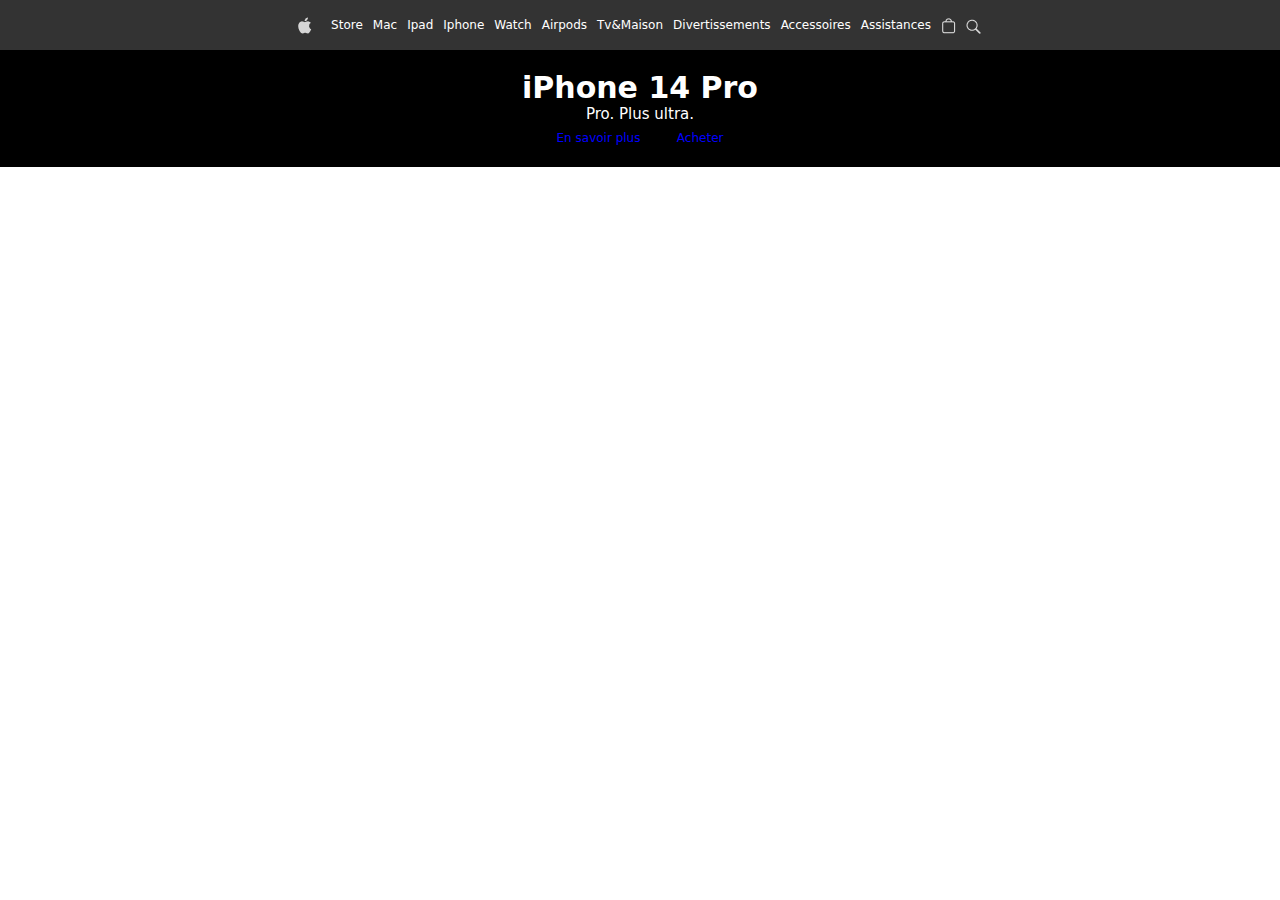
==== index1.html @ e989b69a "ss" ====
<!DOCTYPE html>
<html lang="fr">
    <head>
        <meta charset="UTF-8">
        <meta http-equiv="X-UA-Compatible" content="IE=edge">
        <meta name="viewport" content="width=device-width, initial-scale=1.0">
        <title>Votre première page web</title>
        <link rel="stylesheet" href="Styles.css">
    </head>
    <body>
        <div class="box">
            <div class="box1"><img src="Apple.png" alt="Apple"></div>
            <div class="mot">Store</div>
            <div class="mot">Mac</div>
            <div class="mot">Ipad</div>
            <div class="mot">Iphone</div>
            <div class="mot">Watch</div>
            <div class="mot">Airpods</div>
            <div class="mot">Tv&Maison</div>
            <div class="mot">Divertissements</div>
            <div class="mot">Accessoires</div>
            <div class="mot">Assistances</div>
            <div class="box1"><img src="sv.png" alt="logo"></div>
            <div class="box1"><img src="svg.png" alt="logo"></div>
        </div>
        <div class="pro">
            <div class="tex">iPhone 14 Pro</div>
            <div class="tel">Pro. Plus ultra.</div>
            <div>
                <a href="#mot1" class="text">En savoir plus</a>
                <a href="#mot1" class="text">Acheter</a>
           </div>
        </div>
    </body>
</html>
---- Styles.css ----
*{
    font-family: system-ui, -apple-system, BlinkMacSystemFont, 'Segoe UI', Roboto, Oxygen, Ubuntu, Cantarell, 'Open Sans', 'Helvetica Neue', sans-serif;}

.box{
    display: flex;
    background-color: #333;
    color: #fff;
    padding: -17px;
    justify-content:center;
    align-items: center; 
    
}
.pro{
    display: flex;
    flex-direction: column;
    justify-content: center;
    align-items: center;
    font-size: 20px;
    padding: 20px;
    background-color: black;
    color:#fff;
    position: relative;
    background-image: url("figure.png")
    
}
.mot,
.box1 {
    margin-right: 10px;
    font-size: 12px;
}
.tex{
    font-weight:bold;
    font-size: 30px;
}
.tel{
    font-size: 15px;
}
.text{
    margin: 15px;
    font-size: 12px;
    text-decoration: none;
    color: blue;
}
.box1 img{
    max-width: 100%;
    height: auto;
    display: block; 
}
body{
    margin:0;
}
img{
    max-width: 100%;
    height: auto;
    display: block;
    margin-top: 5px;
    
}
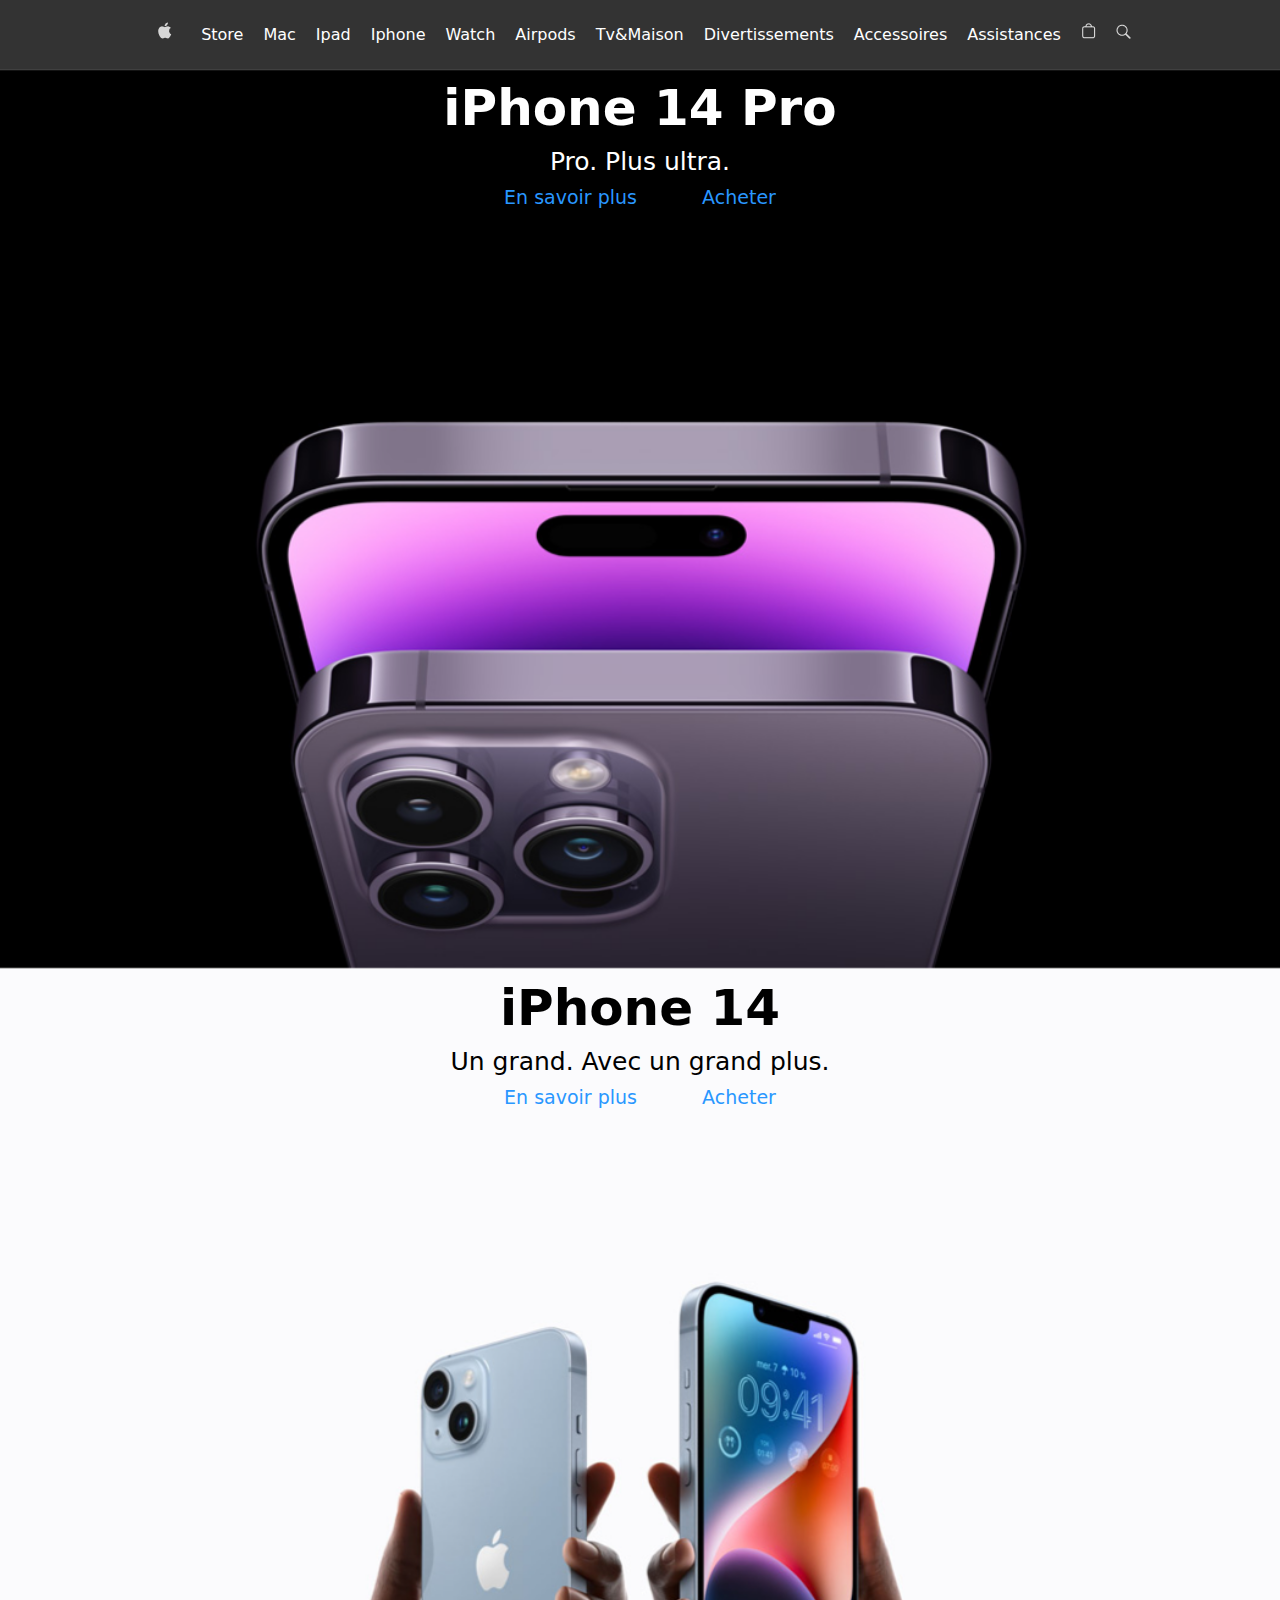
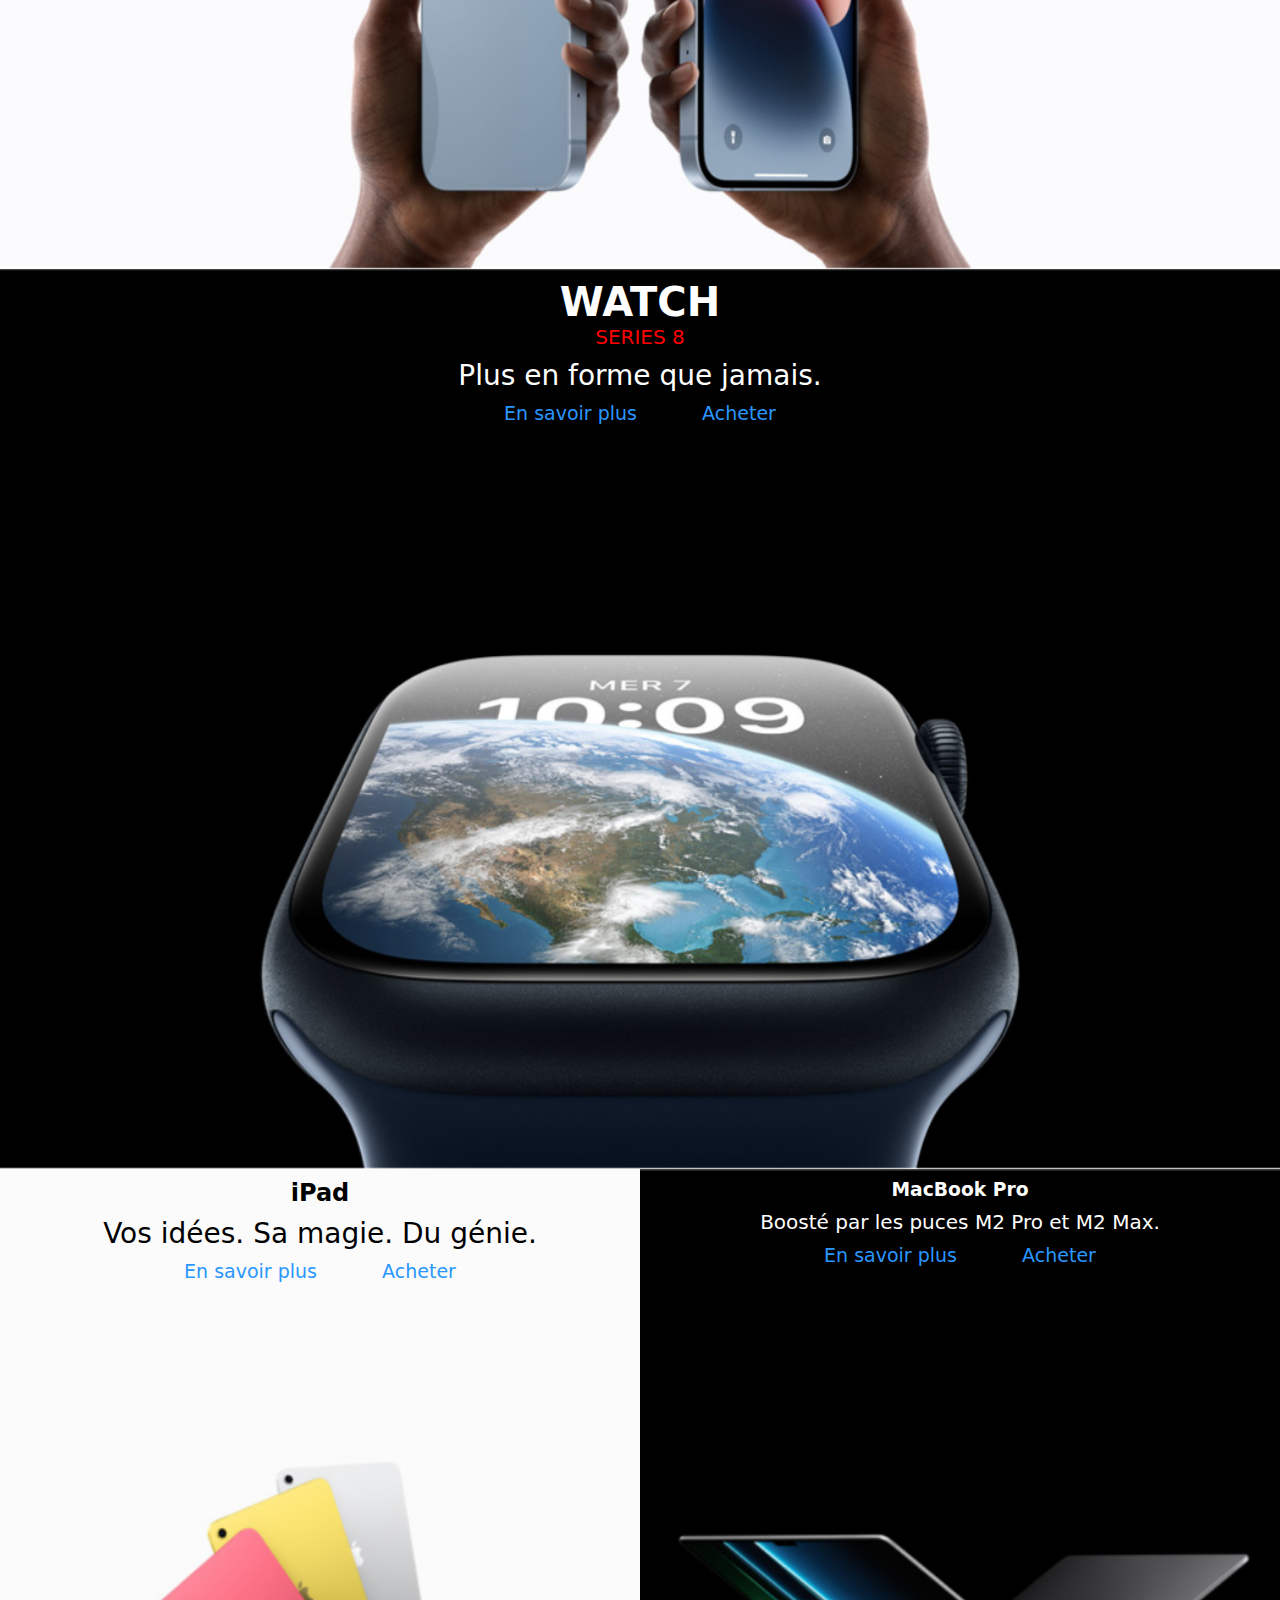
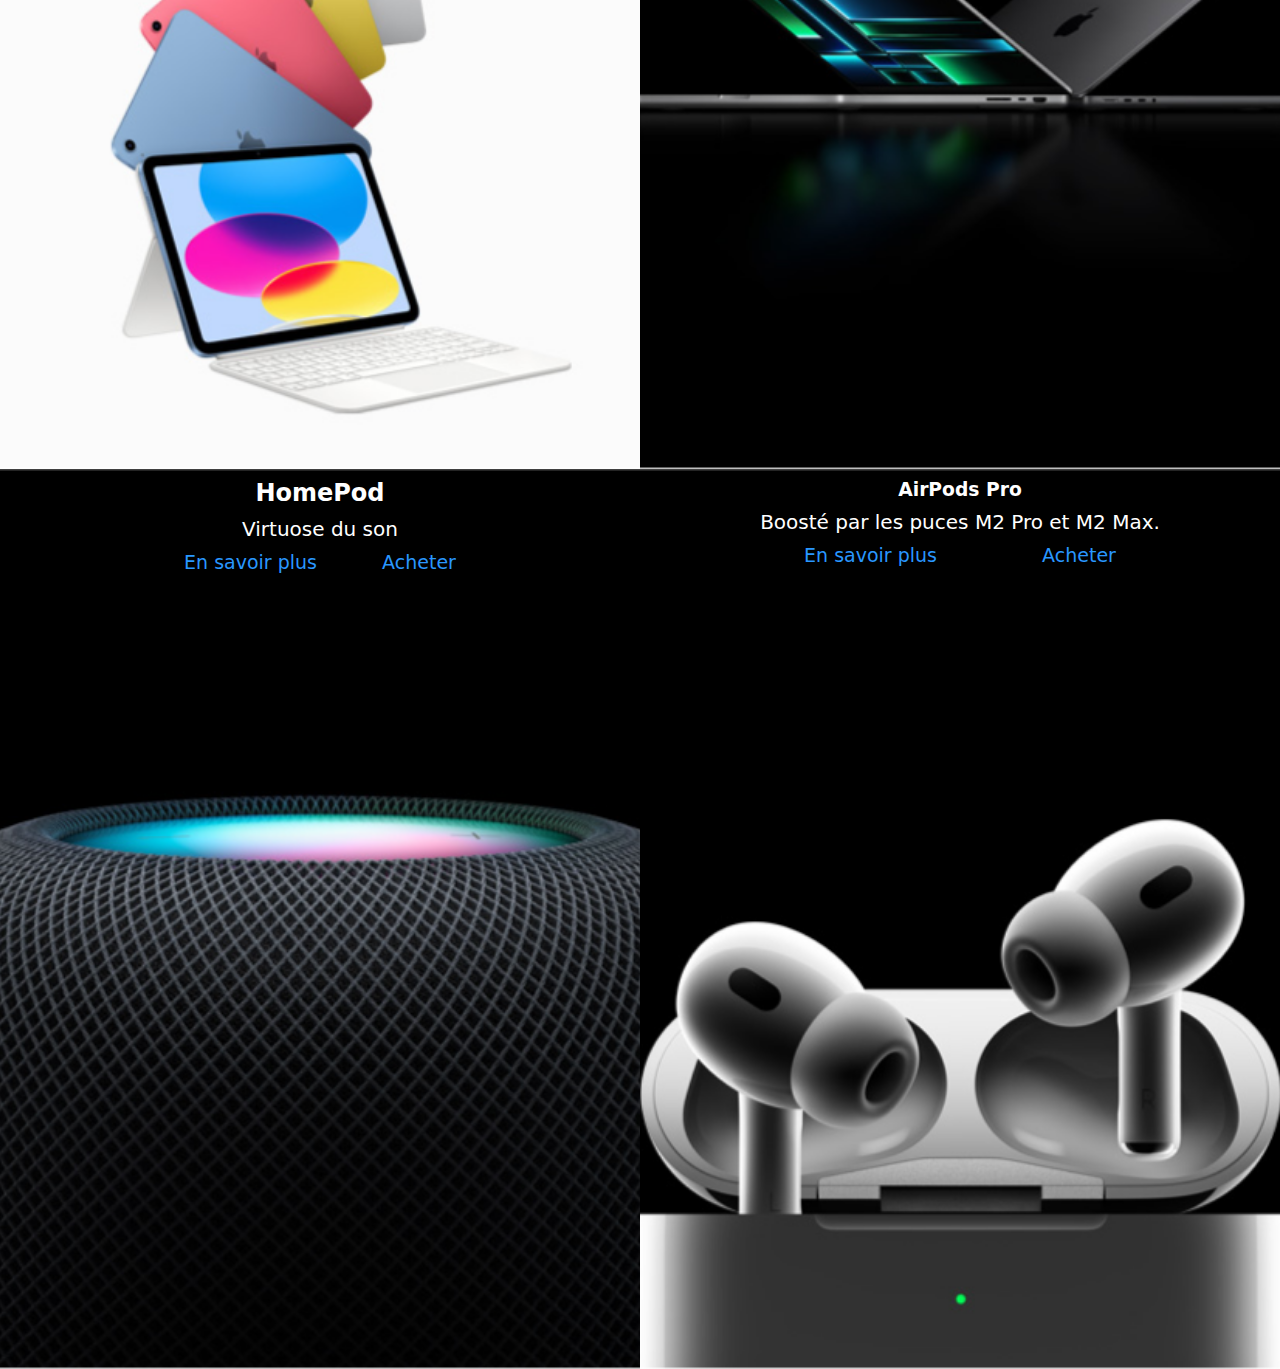
==== commit 93303cf4: "ss" ====
--- a/index1.html
+++ b/index1.html
@@ -8,28 +8,109 @@
         <link rel="stylesheet" href="Styles.css">
     </head>
     <body>
-        <div class="box">
-            <div class="box1"><img src="Apple.png" alt="Apple"></div>
-            <div class="mot">Store</div>
-            <div class="mot">Mac</div>
-            <div class="mot">Ipad</div>
-            <div class="mot">Iphone</div>
-            <div class="mot">Watch</div>
-            <div class="mot">Airpods</div>
-            <div class="mot">Tv&Maison</div>
-            <div class="mot">Divertissements</div>
-            <div class="mot">Accessoires</div>
-            <div class="mot">Assistances</div>
-            <div class="box1"><img src="sv.png" alt="logo"></div>
-            <div class="box1"><img src="svg.png" alt="logo"></div>
-        </div>
-        <div class="pro">
-            <div class="tex">iPhone 14 Pro</div>
-            <div class="tel">Pro. Plus ultra.</div>
-            <div>
-                <a href="#mot1" class="text">En savoir plus</a>
-                <a href="#mot1" class="text">Acheter</a>
-           </div>
-        </div>
+        <nav>
+            <a href="#"><img src="Apple.png" alt="Apple"></a>
+            <a href="#">Store</a>
+            <a href="#">Mac</a>
+            <a href="#">Ipad</a>
+            <a href="#">Iphone</a>
+            <a href="#">Watch</a>
+            <a href="#">Airpods</a>
+            <a href="#">Tv&Maison</a>
+            <a href="#">Divertissements</a>
+            <a href="#">Accessoires</a>
+            <a href="#">Assistances</a>
+            <a href="#"><img src="sv.png" alt="logo"></a>
+            <a href="#"><img src="svg.png" alt="logo"></a>
+        </nav>
+            <div class="box">
+                <div class="iphone-box">
+                    <div class="text">
+                        <h3>iPhone 14 Pro</h3>
+                        <h6>Pro. Plus ultra.</h6>
+                    </div>
+                    <div class="buton">
+                        <a href="">En savoir plus</a>
+                        <a href="">Acheter</a>
+                    </div>
+                </div>
+            </div>
+            <div class="box1">
+                <div class="iphone-box1">
+                    <div class="text1">
+                        <h2>iPhone 14</h2>
+                        <h6>Un grand. Avec un grand plus.</h6>
+                    </div>
+                    <div class="buton1">
+                        <a href="">En savoir plus</a>
+                        <a href="">Acheter</a>
+                    </div>
+                </div>
+            </div>
+            <div class="box2">
+                <div class="iphone-box2">
+                    <div class="text2">
+                        <h1>WATCH</h1>
+                        <h3>SERIES 8</h3>
+                        <h6>Plus en forme que jamais.</h6>
+                    </div>
+                    <div class="buton2">
+                        <a href="">En savoir plus</a>
+                        <a href="">Acheter</a>
+                    </div>
+                </div>
+            </div>
+            <div class="box0">
+                <div class="ipad">
+                     <div class="iphone-box3">
+                        <div class="text3">
+                            <h2>iPad</h2>
+                            <h6>Vos idées. Sa magie. Du génie.</h6>
+                        </div>
+                    <div class="buton3">
+                        <a href="">En savoir plus</a>
+                        <a href="">Acheter</a>
+                    </div>
+                    </div>
+                </div>
+                <div class="mac">
+                    <div class="iphone-box4">
+                        <div class="text4">
+                            <h3>MacBook Pro</h3>
+                            <h6>Boosté par les puces M2 Pro et M2 Max.</h6>
+                         </div>
+                    <div class="buton4">
+                        <a href="">En savoir plus</a>
+                        <a href="">Acheter</a>
+                    </div>
+                </div>
+            </div>
+            </div>
+            <div class="box10">
+                <div class="home">
+                     <div class="iphone-box5">
+                        <div class="text5">
+                            <h2>HomePod</h2>
+                            <h6>Virtuose du son</h6>
+                        </div>
+                    <div class="buton5">
+                        <a href="">En savoir plus</a>
+                        <a href="">Acheter</a>
+                    </div>
+                    </div>
+                </div>
+                <div class="air">
+                    <div class="iphone-box6">
+                        <div class="text6">
+                            <h3>AirPods Pro</h3>
+                            <h6>Boosté par les puces M2 Pro et M2 Max.</h6>
+                         </div>
+                    <div class="buton6">
+                        <a href="">En savoir plus</a>
+                        <a href="">Acheter</a>
+                    </div>
+                </div>
+            </div>
+            </div>
     </body>
 </html>  
--- a/Styles.css
+++ b/Styles.css
@@ -1,58 +1,316 @@
 *{
     font-family: system-ui, -apple-system, BlinkMacSystemFont, 'Segoe UI', Roboto, Oxygen, Ubuntu, Cantarell, 'Open Sans', 'Helvetica Neue', sans-serif;}
 
-.box{
+nav{
     display: flex;
     background-color: #333;
-    color: #fff;
-    padding: -17px;
+    padding:-20px;
     justify-content:center;
     align-items: center; 
+    max-width: 100%;
     
 }
-.pro{
-    display: flex;
-    flex-direction: column;
+nav a{
+      text-decoration: none;
+      padding: 10px;
+      color: white;
+      
+}
+.box{
+    background-image: url(figure.png);
+    background-position: center;
+    background-size: cover;
+    height: 100vh;
+    padding: px;   
+}
+.box1{
+    background-image: url(fig.png);
+    background-position: center;
+    background-size: cover;
+    height: 100vh;  
+}
+.box0{
+    display: grid;
+    grid-template-columns: 50% 50%;
     justify-content: center;
     align-items: center;
+    height: 100vh;  
+}
+.box10{
+    display: grid;
+    grid-template-columns: 50% 50%;
+    justify-content: center;
+    align-items: center;
+    height: 100vh; 
+}
+.box2{
+    background-image: url(serie.png);
+    background-position: center;
+    background-size: cover;
+    height: 100vh;  
+}
+
+.text{
+    color: white;
+    display: flex;
+    padding: 10px;
+    flex-direction: column;
+}
+.text1{
+    color: white;
+    display: flex;
+    padding: 10px;
+    flex-direction: column;
+}
+.text2{
+    color:white;
+    display: flex;
+    padding: 10px;
+    flex-direction: column;
+}
+.text3{
+    color:white;
+    display: flex;
+    padding: 10px;
+    flex-direction: column;
+}
+.text4{
+    color:white;
+    display: flex;
+    padding: 10px;
+    flex-direction: column;
+}
+.text5{
+    color:white;
+    display: flex;
+    padding: 10px;
+    flex-direction: column;
+}
+.text6{
+    color:white;
+    display: flex;
+    padding: 10px;
+    flex-direction: column;
+}
+.buton a{
+    color: #2997ff;
+    font-size: 19px;
+    padding:0 30px;
+    text-decoration: none;
+    font-weight: 400;
+}
+.buton1 a{
+    color: #2997ff;
+    font-size: 19px;
+    padding:0 30px;
+    text-decoration: none;
+    font-weight: 400;
+}
+.buton2 a{
+    color: #2997ff;
+    font-size: 19px;
+    padding:0 30px;
+    text-decoration: none;
+    font-weight: 400;
+}
+.buton3 a{
+    color: #2997ff;
+    font-size: 19px;
+    padding:0 30px;
+    text-decoration: none;
+    font-weight: 400;
+}
+.buton4 a{
+    color: #2997ff;
+    font-size: 19px;
+    padding:0 30px;
+    text-decoration: none;
+    font-weight: 400;
+}
+.buton5 a{
+    color: #2997ff;
+    font-size: 19px;
+    padding:0 30px;
+    text-decoration: none;
+    font-weight: 400;
+}
+.buton6 a{
+    color: #2997ff;
+    font-size: 19px;
+    padding: 0 50px;
+    text-decoration: none;
+    font-weight: 400;
+}
+.iphone-box{
+    align-items: center;
+    display: flex;
+    flex-direction: column;  
+}
+.iphone-box1{
+    align-items: center;
+    display: flex;
+    flex-direction: column;  
+}
+.iphone-box2{
+    align-items: center;
+    display: flex;
+    flex-direction: column;  
+}
+.iphone-box3{
+    align-items: center;
+    display: flex;
+    flex-direction: column;  
+}
+.iphone-box4{
+    align-items: center;
+    display: flex;
+    flex-direction: column;  
+}
+.iphone-box5{
+    align-items: center;
+    display: flex;
+    flex-direction: column;  
+}
+.iphone-box6{
+    align-items: center;
+    display: flex;
+    flex-direction: column;  
+}
+.text h3{
+    margin:0;
+    font-size: 50px
+}
+.text1 h2{
+    margin:0;
+    font-size: 50px;
+    color: black;
+    text-align: center;
+}
+.text2 h1{
+    margin:0;
+    font-size: 40px;
+    color: white;
+    text-align: center;
+}
+.text2 h3{
+    margin:0;
     font-size: 20px;
-    padding: 20px;
-    background-color: black;
-    color:#fff;
-    position: relative;
-    background-image: url("figure.png")
-    
-}
-.mot,
-.box1 {
-    margin-right: 10px;
-    font-size: 12px;
-}
-.tex{
-    font-weight:bold;
-    font-size: 30px;
-}
-.tel{
-    font-size: 15px;
-}
-.text{
-    margin: 15px;
-    font-size: 12px;
-    text-decoration: none;
-    color: blue;
-}
-.box1 img{
-    max-width: 100%;
-    height: auto;
-    display: block; 
-}
+    color: red;
+    text-align: center;
+    font-weight: 400;
+}
+.text3 h2{
+    margin:0;
+    color: black;
+    text-align: center;
+}
+.text4 h3{
+    margin:0;
+    color: white;
+    text-align: center;
+}
+.text5 h2{
+    margin:0;
+    color: white;
+    text-align: center;
+}
+.text6 h3{
+    margin:0;
+    color: white;
+    text-align: center;
+}
+.text h6{
+ text-align: center;
+ margin-top: 10px;
+ margin-bottom: 0px;
+ font-size: 25px;
+ font-weight: 400;
+}
+.text1 h6{
+    text-align: center;
+    margin-top: 10px;
+    margin-bottom: 0px;
+    font-size: 25px;
+    font-weight: 400;
+    color: black;
+}
+.text2 h6{
+    text-align: center;
+    margin-top: 10px;
+    margin-bottom: 0px;
+    font-size: 28px;
+    font-weight: 400;
+}
+.text3 h6{
+    text-align: center;
+    margin-top: 10px;
+    margin-bottom: 0px;
+    font-size: 28px;
+    font-weight: 400;
+    color: black;
+}
+.text4 h6{
+    text-align: center;
+    margin-top: 10px;
+    margin-bottom: 0px;
+    font-size: 20px;
+    font-weight: 400;
+}
+.text5 h6{
+    text-align: center;
+    margin-top: 10px;
+    margin-bottom: 0px;
+    font-size: 20px;
+    font-weight: 400;
+}
+.text6 h6{
+    text-align: center;
+    margin-top: 10px;
+    margin-bottom: 0px;
+    font-size: 20px;
+    font-weight: 400;
+}
+.ipad{
+    background-image: url(ipad.png);
+    background-position: center;
+    background-size: cover;
+    height: 100vh;
+    margin: 0;  
+}
+.mac{
+    background-image: url(mac.png);
+    background-position: center;
+    background-size: cover;
+    height: 100vh;
+    margin: 0;
+}
+.home{
+    background-image: url(home.png);
+    background-position: center;
+    background-size: cover;
+    height: 100vh; 
+}
+.air{
+    background-image: url(air.png);
+    background-position: center;
+    background-size: cover;
+    height: 100vh;
+}
+.box10 div{
+
+}
+
+
+
+
+
+
+
+
+
+
+
 body{
     margin:0;
 }
-img{
-    max-width: 100%;
-    height: auto;
-    display: block;
-    margin-top: 5px;
-    
-}+
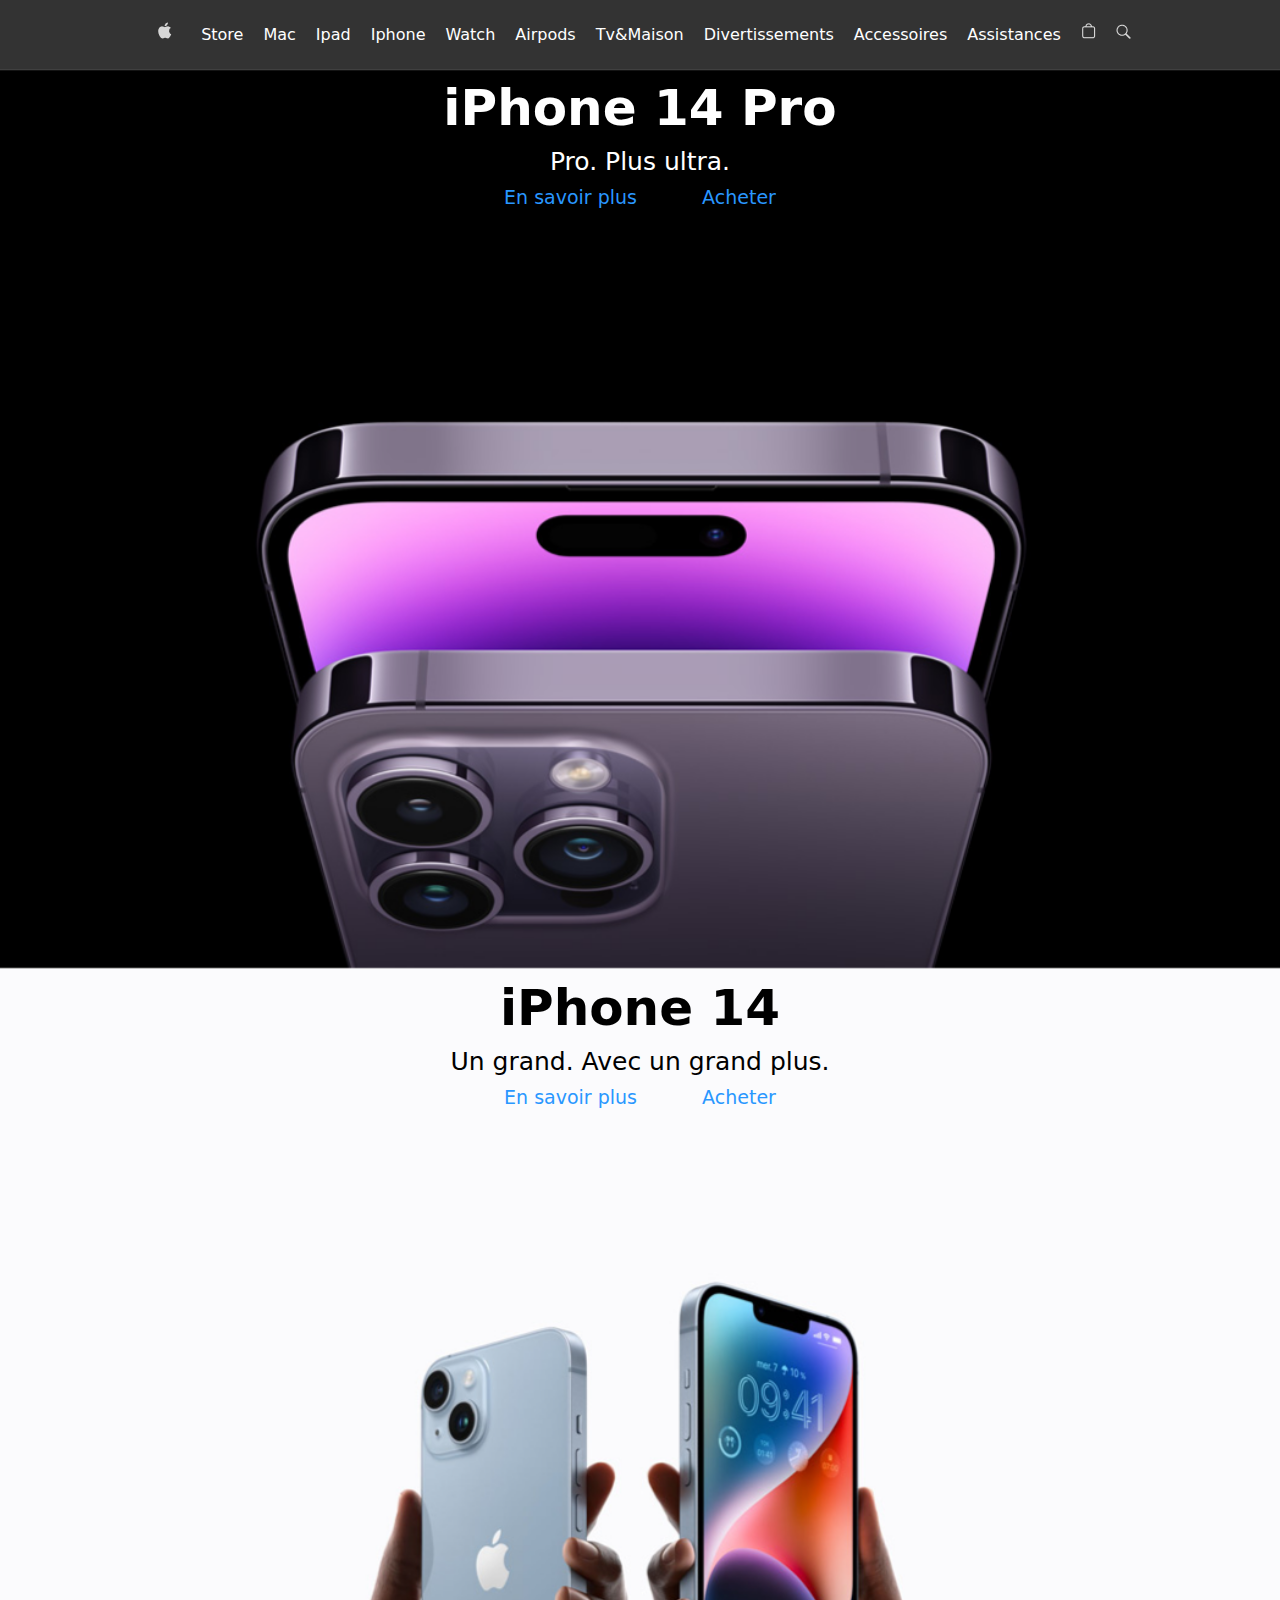
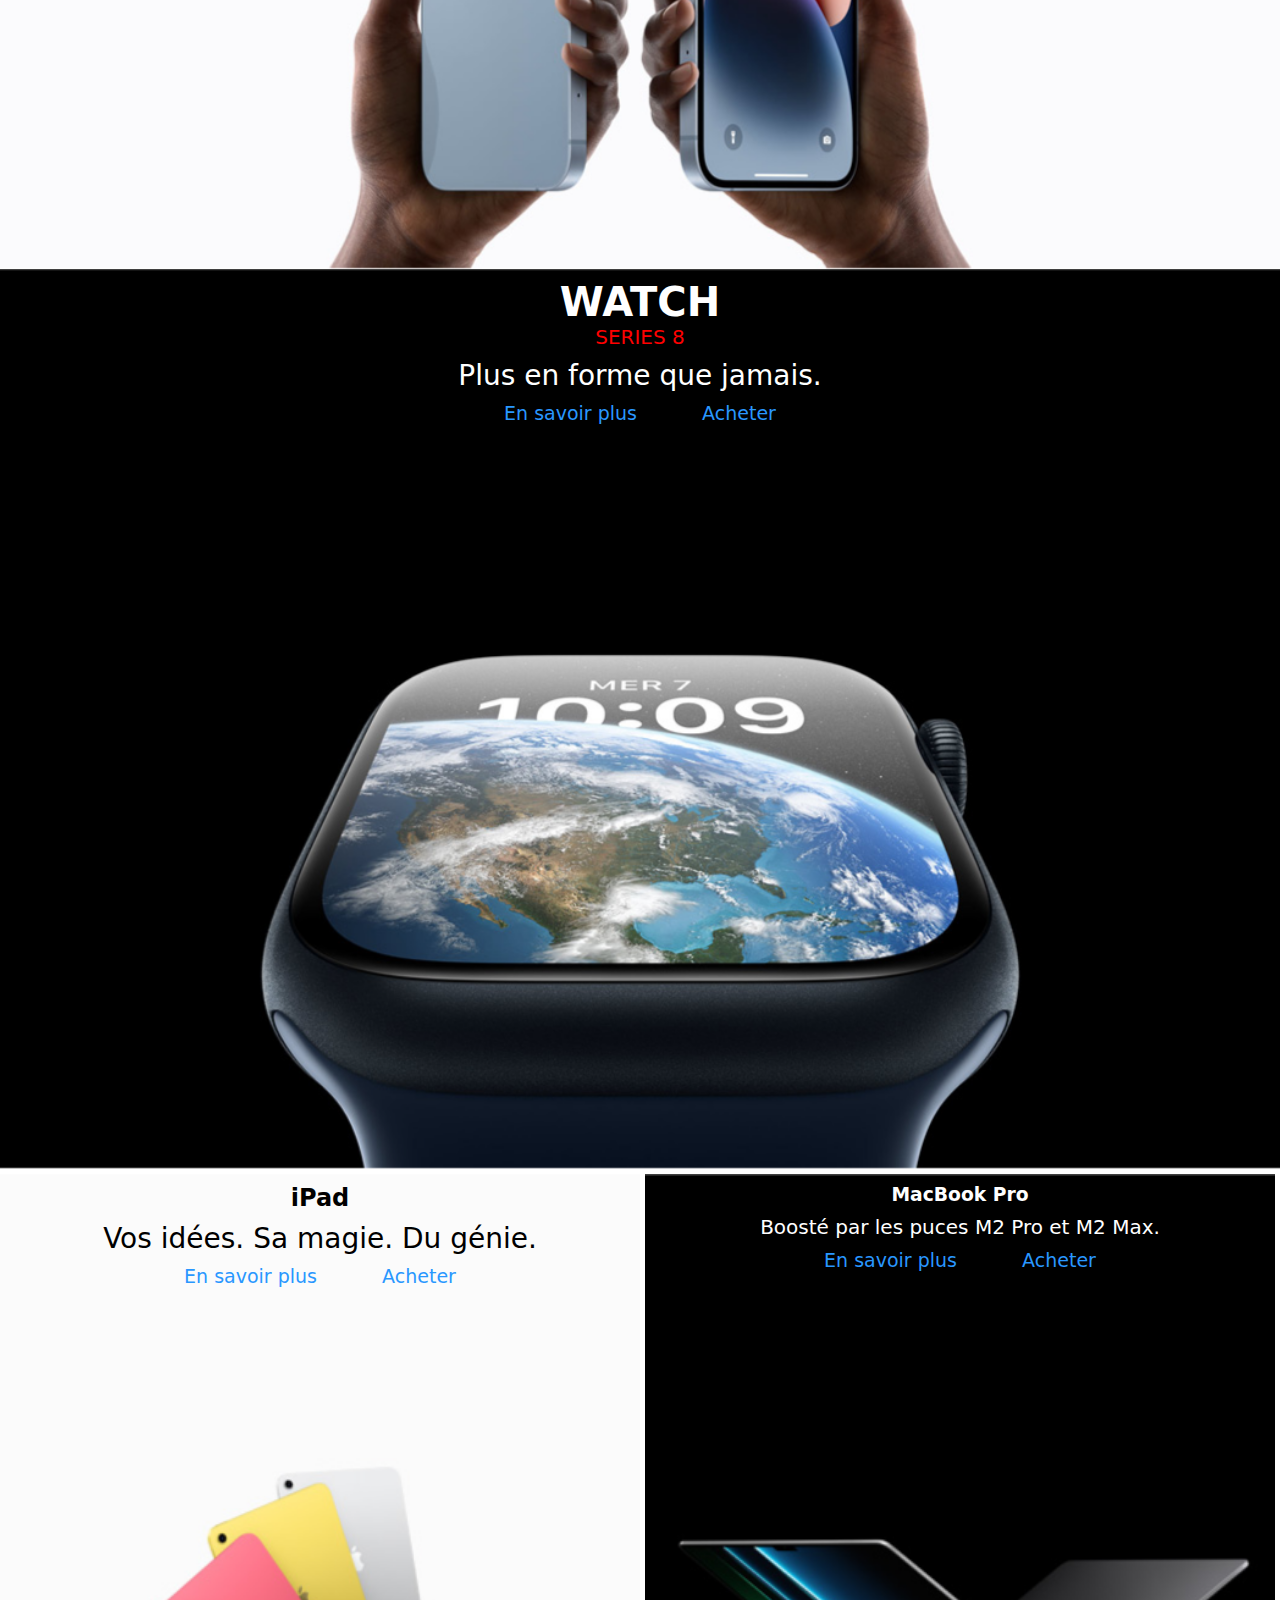
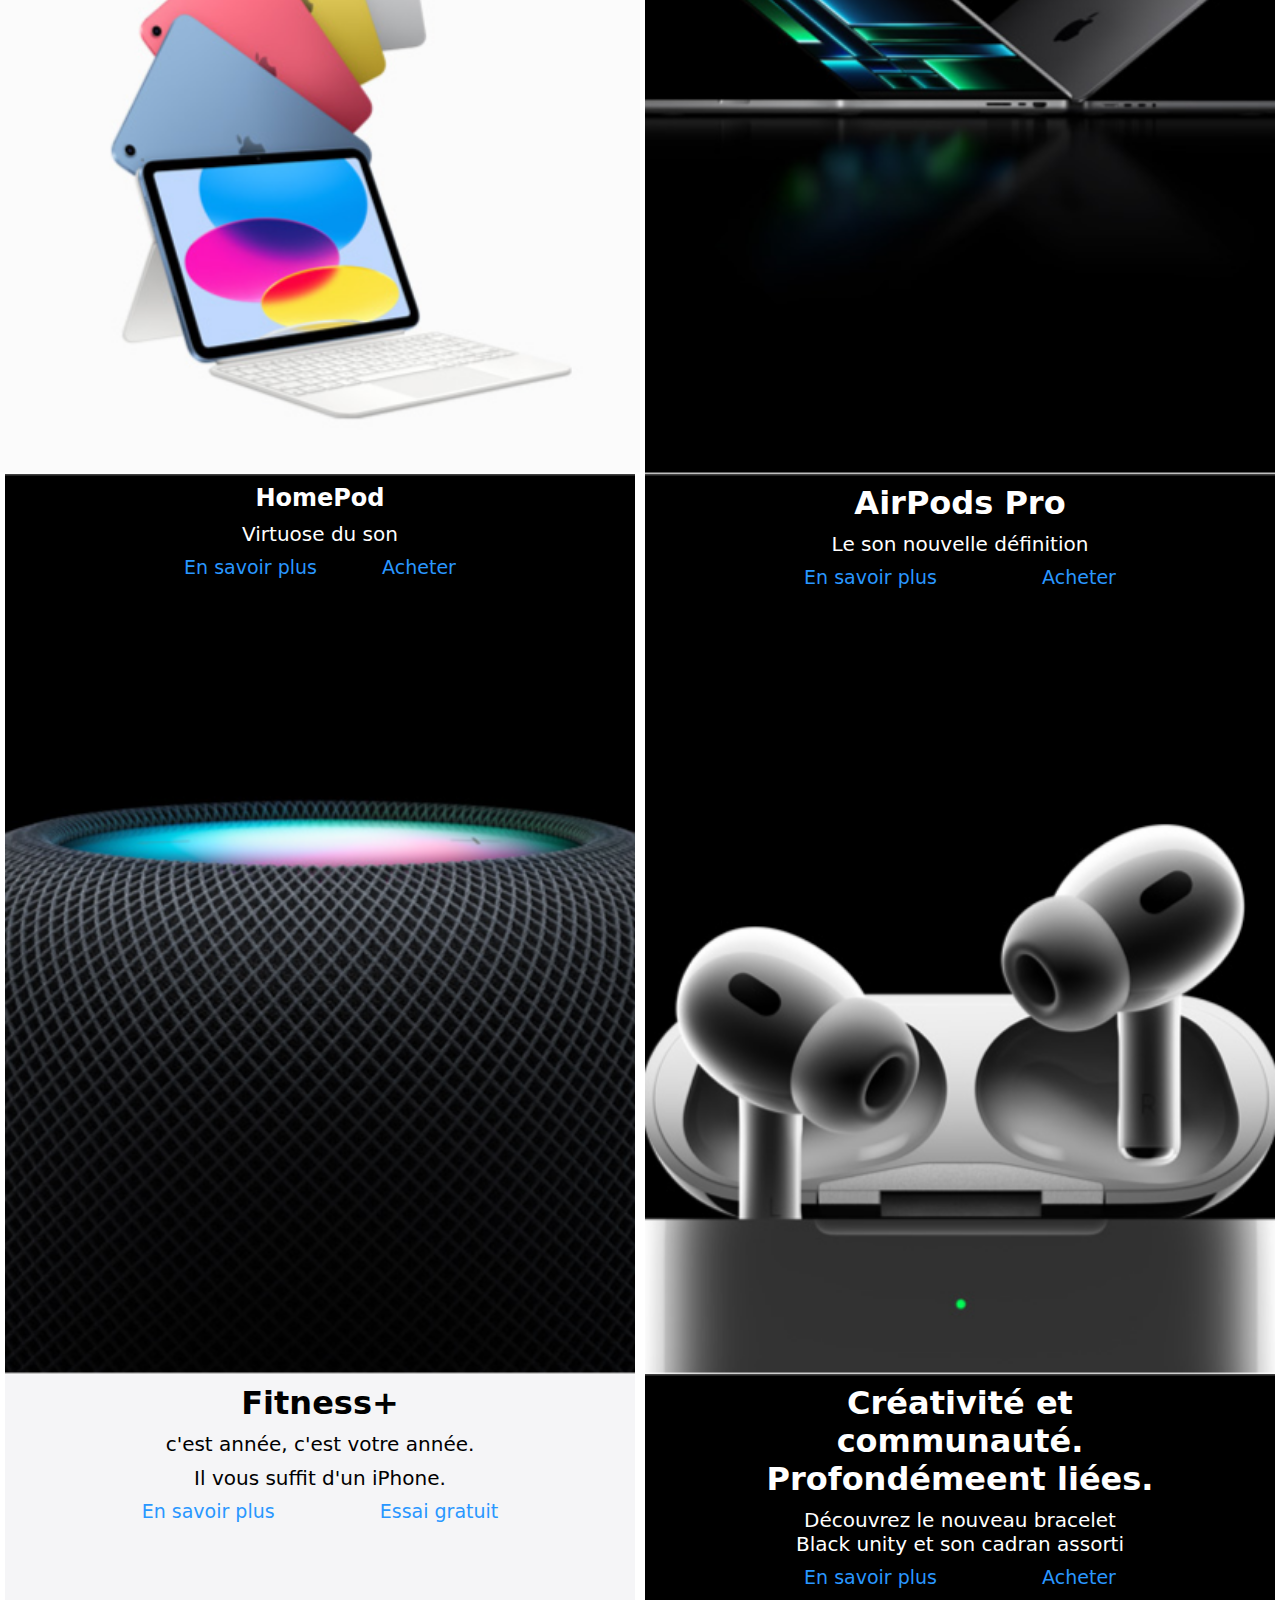
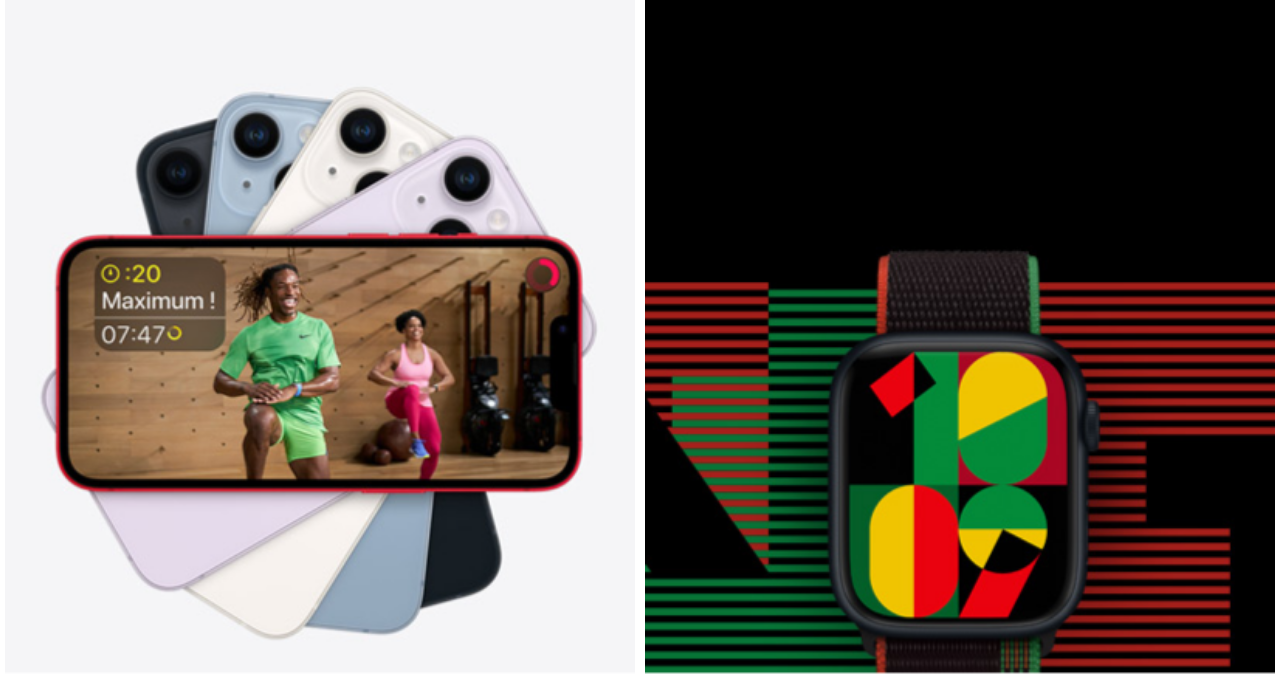
==== commit d6223f45: "ss" ====
--- a/index1.html
+++ b/index1.html
@@ -102,8 +102,8 @@
                 <div class="air">
                     <div class="iphone-box6">
                         <div class="text6">
-                            <h3>AirPods Pro</h3>
-                            <h6>Boosté par les puces M2 Pro et M2 Max.</h6>
+                            <h1>AirPods Pro</h1>
+                            <h6>Le son nouvelle définition</h6>
                          </div>
                     <div class="buton6">
                         <a href="">En savoir plus</a>
@@ -112,5 +112,35 @@
                 </div>
             </div>
             </div>
+            <div class="box11">
+                <div class="fit">
+                     <div class="iphone-box7">
+                        <div class="text7">
+                            <h1>Fitness+</h1>
+                            <h6>c'est année, c'est votre année.</h6>
+                            <h6>Il vous suffit d'un iPhone.</h6>
+                        </div>
+                    <div class="buton7">
+                        <a href="">En savoir plus</a>
+                        <a href="">Essai gratuit</a>
+                    </div>
+                    </div>
+                </div>
+                <div class="cad">
+                    <div class="iphone-box8">
+                        <div class="text8">
+                            <h1>Créativité et <br/>
+                            communauté.<br/>
+                            Profondémeent liées.</h1>
+                            <h6>Découvrez le nouveau bracelet<br/>
+                            Black unity et son cadran assorti</h6>
+                         </div>
+                    <div class="buton8">
+                        <a href="">En savoir plus</a>
+                        <a href="">Acheter</a>
+                    </div>
+                </div>
+            </div>
+            </div>
     </body>
 </html>  
--- a/Styles.css
+++ b/Styles.css
@@ -43,6 +43,13 @@
     align-items: center;
     height: 100vh; 
 }
+.box11{
+    display: grid;
+    grid-template-columns: 50% 50%;
+    justify-content: center;
+    align-items: center;
+    height: 100vh; 
+}
 .box2{
     background-image: url(serie.png);
     background-position: center;
@@ -92,6 +99,18 @@
     padding: 10px;
     flex-direction: column;
 }
+.text7{
+    color:white;
+    display: flex;
+    padding: 10px;
+    flex-direction: column;
+}
+.text8{
+    color:white;
+    display: flex;
+    padding: 10px;
+    flex-direction: column;
+}
 .buton a{
     color: #2997ff;
     font-size: 19px;
@@ -141,6 +160,20 @@
     text-decoration: none;
     font-weight: 400;
 }
+.buton7 a{
+    color: #2997ff;
+    font-size: 19px;
+    padding: 0 50px;
+    text-decoration: none;
+    font-weight: 400;
+}
+.buton8 a{
+    color: #2997ff;
+    font-size: 19px;
+    padding: 0 50px;
+    text-decoration: none;
+    font-weight: 400;
+}
 .iphone-box{
     align-items: center;
     display: flex;
@@ -176,6 +209,16 @@
     display: flex;
     flex-direction: column;  
 }
+.iphone-box7{
+    align-items: center;
+    display: flex;
+    flex-direction: column;  
+}
+.iphone-box8{
+    align-items: center;
+    display: flex;
+    flex-direction: column;  
+}
 .text h3{
     margin:0;
     font-size: 50px
@@ -214,12 +257,27 @@
     color: white;
     text-align: center;
 }
-.text6 h3{
-    margin:0;
-    color: white;
-    text-align: center;
-}
-.text h6{
+.text6 h1{
+    margin:0;
+    color: white;
+    text-align: center;
+}
+.text7 h1{
+    margin:0;
+    color: black;
+    text-align: center;
+}
+.text7 h6{
+    margin:0;
+    color: black;
+    text-align: center;
+}
+.text8 h1{
+    margin:0;
+    color: white;
+    text-align: center;
+}
+.text h6{/*je ne sais pas*/
  text-align: center;
  margin-top: 10px;
  margin-bottom: 0px;
@@ -270,8 +328,23 @@
     font-size: 20px;
     font-weight: 400;
 }
+.text7 h6{
+    text-align: center;
+    margin-top: 10px;
+    margin-bottom: 0px;
+    font-size: 20px;
+    font-weight: 400;
+}
+.text8 h6{
+    text-align: center;
+    margin-top: 10px;
+    margin-bottom: 0px;
+    font-size: 20px;
+    font-weight: 400;
+}
 .ipad{
     background-image: url(ipad.png);
+    margin: 5px;
     background-position: center;
     background-size: cover;
     height: 100vh;
@@ -279,28 +352,41 @@
 }
 .mac{
     background-image: url(mac.png);
-    background-position: center;
-    background-size: cover;
-    height: 100vh;
-    margin: 0;
+    margin: 5px;
+    background-position: center;
+    background-size: cover;
+    height: 100vh;
+    
 }
 .home{
     background-image: url(home.png);
+    margin: 5px;
     background-position: center;
     background-size: cover;
     height: 100vh; 
 }
 .air{
     background-image: url(air.png);
-    background-position: center;
-    background-size: cover;
-    height: 100vh;
-}
-.box10 div{
-
-}
-
-
+    margin: 5px;
+    background-position: center;
+    background-size: cover;
+    height: 100vh;
+    
+}
+.fit{
+    background-image: url(fitness.png);
+    margin: 5px;
+    background-position: center;
+    background-size: cover;
+    height: 100vh;
+}
+.cad{
+    background-image: url(cad.png);
+    margin: 5px;
+    background-position: center;
+    background-size: cover;
+    height: 100vh;
+}
 
 
 
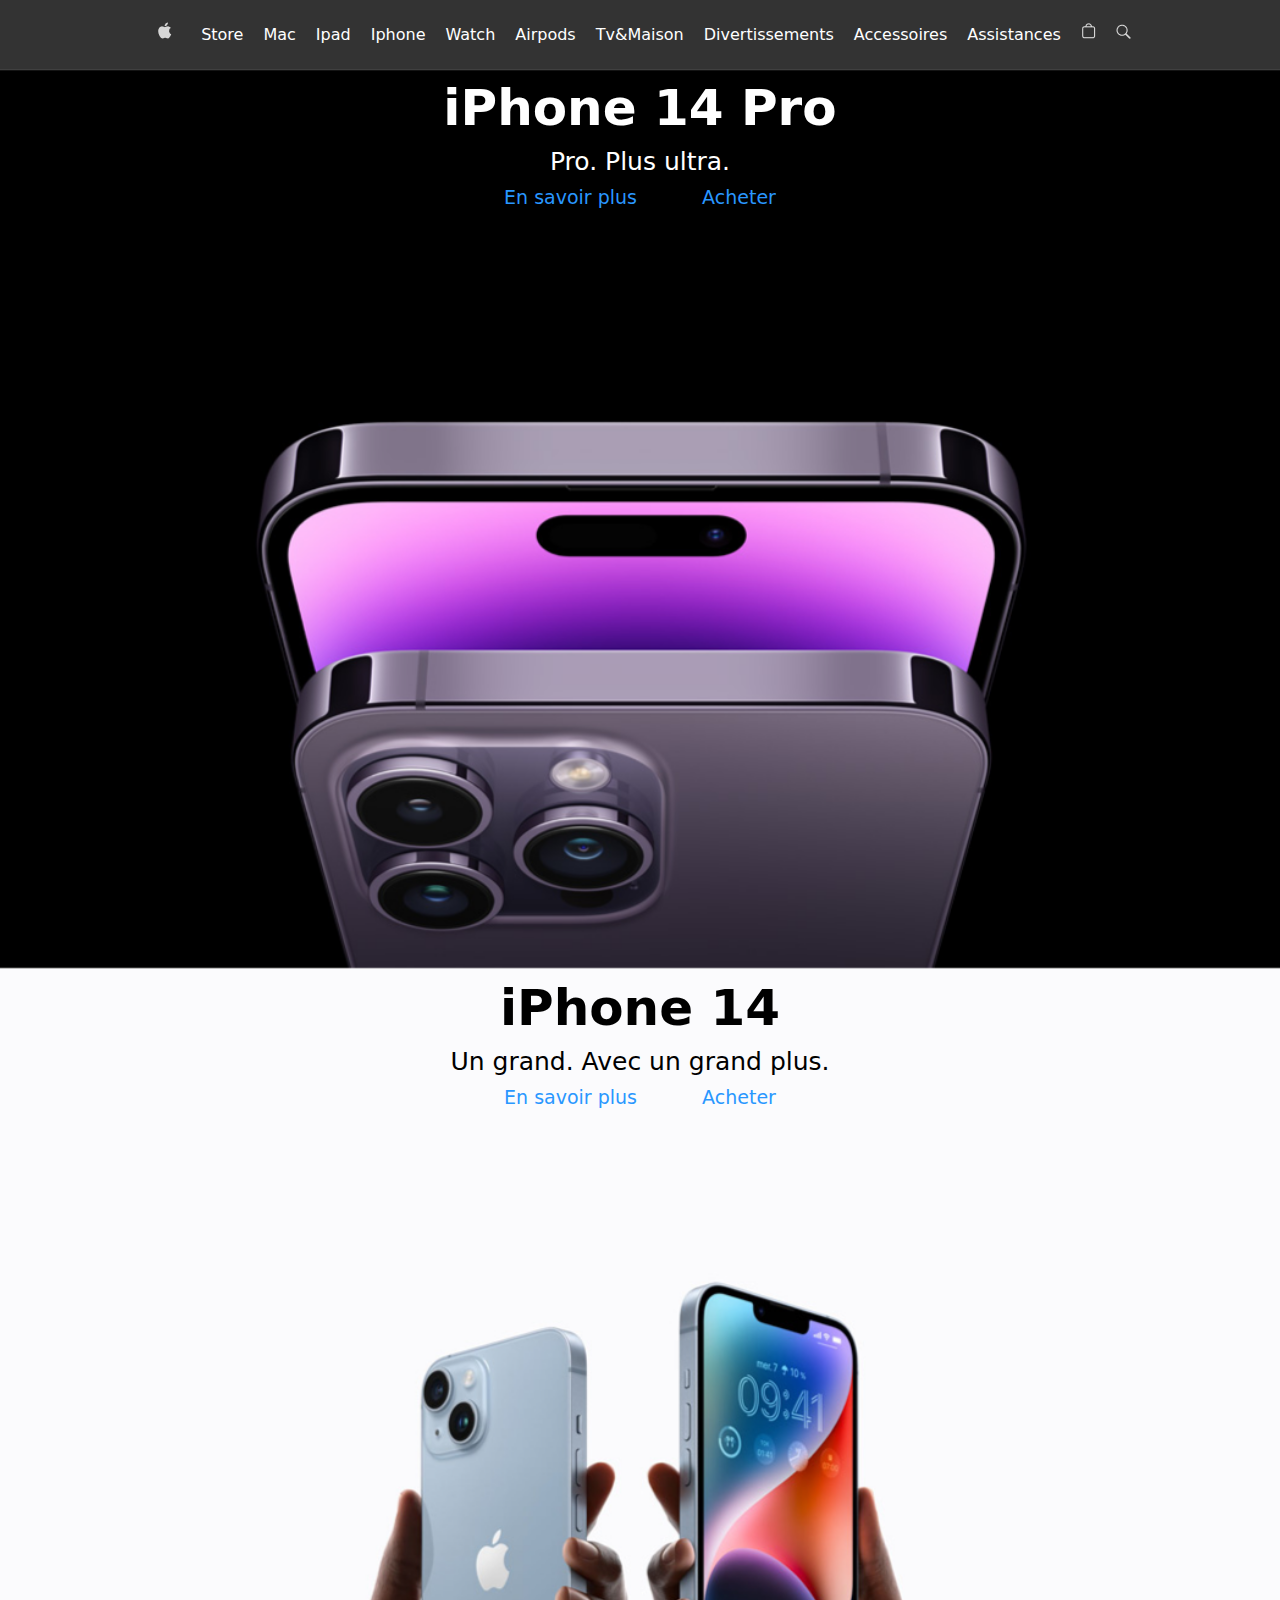
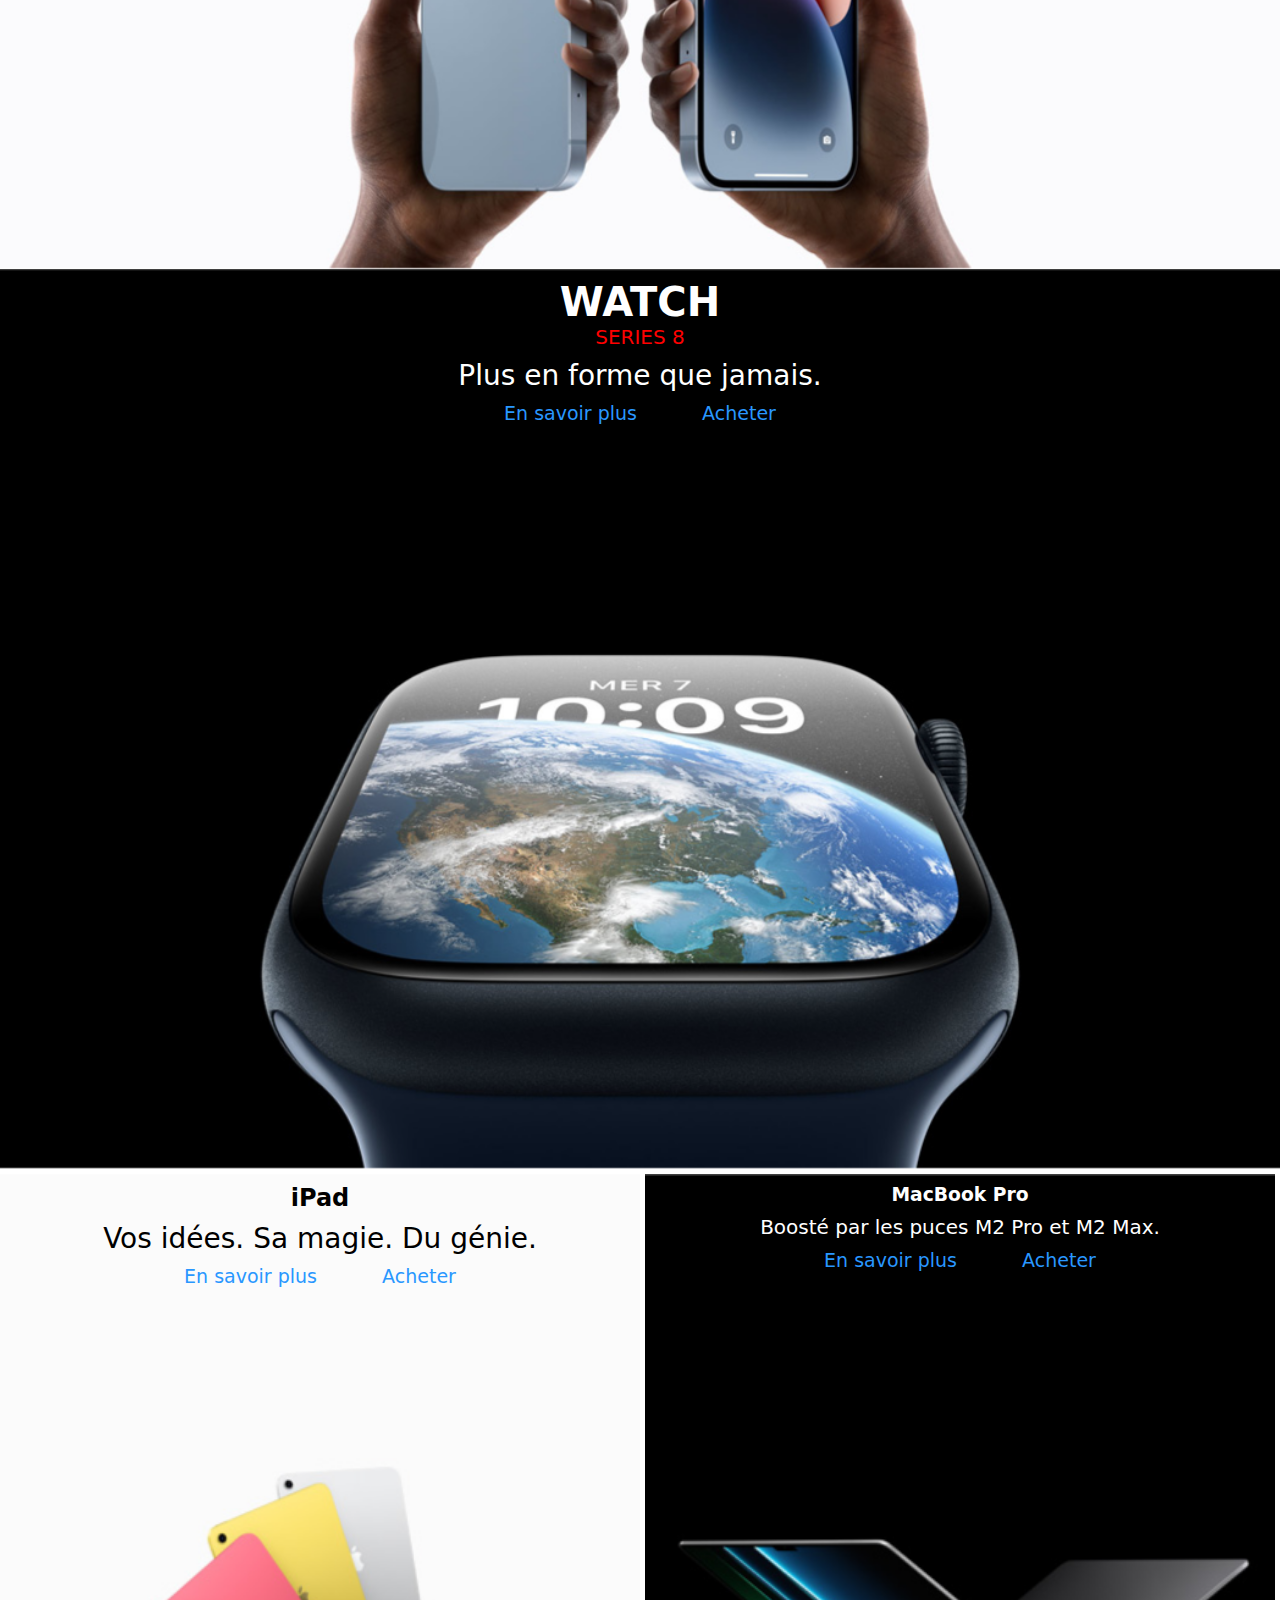
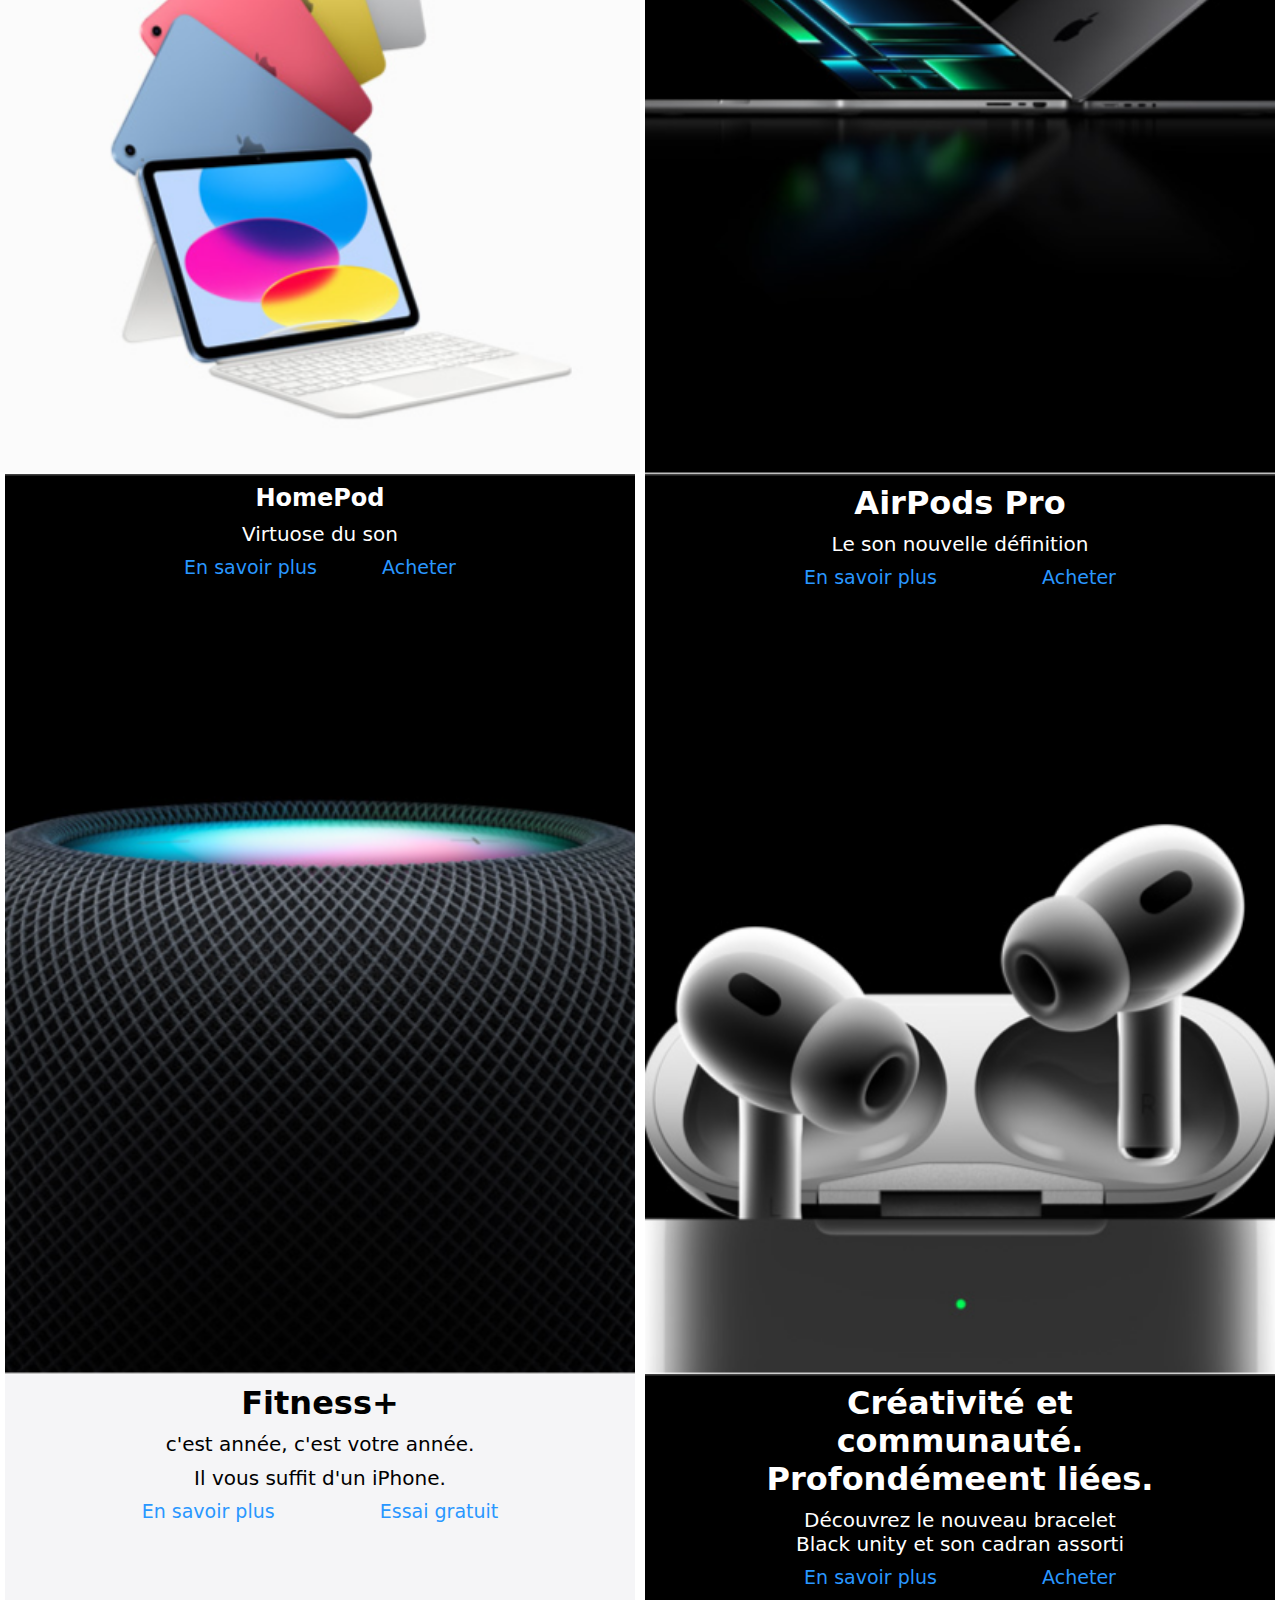
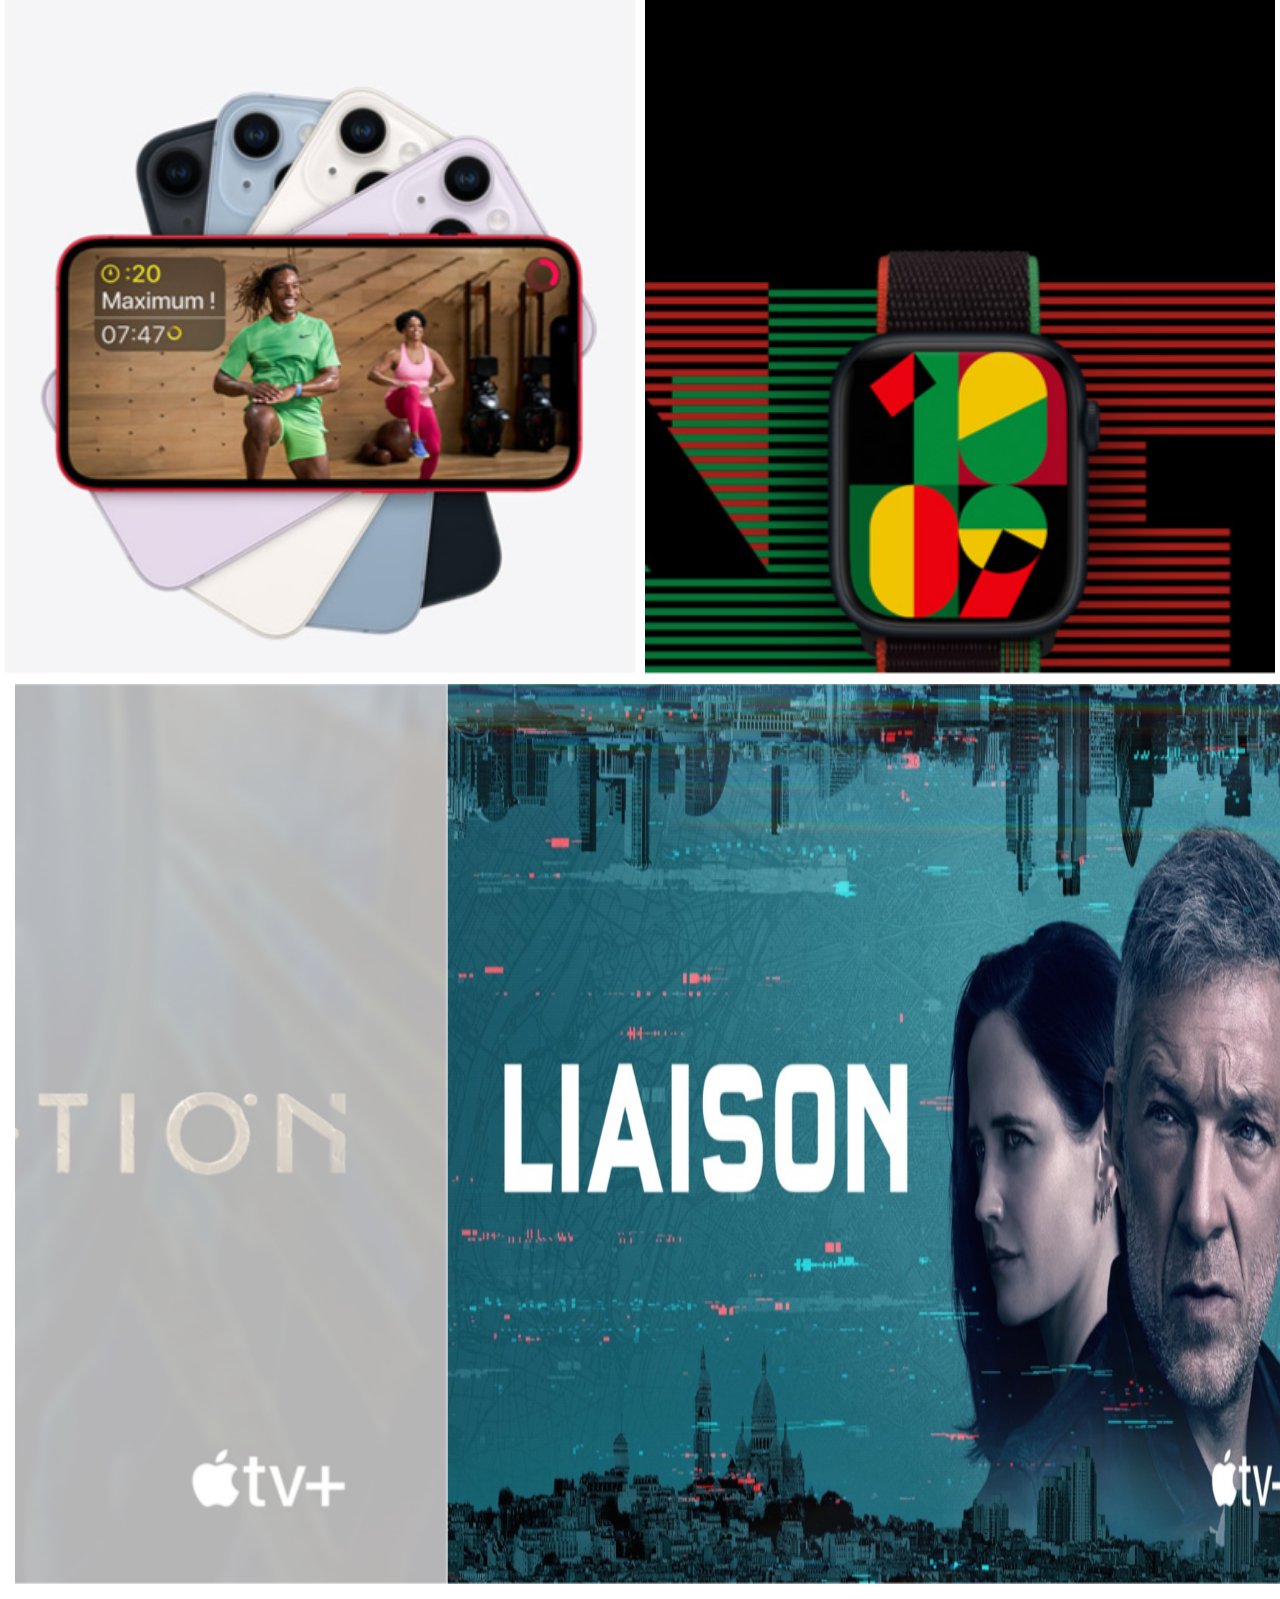
==== commit c071d2a7: "ss" ====
--- a/index1.html
+++ b/index1.html
@@ -142,5 +142,10 @@
                 </div>
             </div>
             </div>
+            <div class="pur">
+                <img src="tion.png">
+                <img src="liason.png">
+                <img src="sha.png">
+            </div>
     </body>
 </html>  
--- a/Styles.css
+++ b/Styles.css
@@ -387,6 +387,17 @@
     background-size: cover;
     height: 100vh;
 }
+.pur{
+    display: flex;
+    justify-content:space-around;
+    margin: 5px;
+    padding: 10px;
+    height: 100vh;
+}
+.pur img{
+    max-width: 100vh;
+
+}
 
 
 
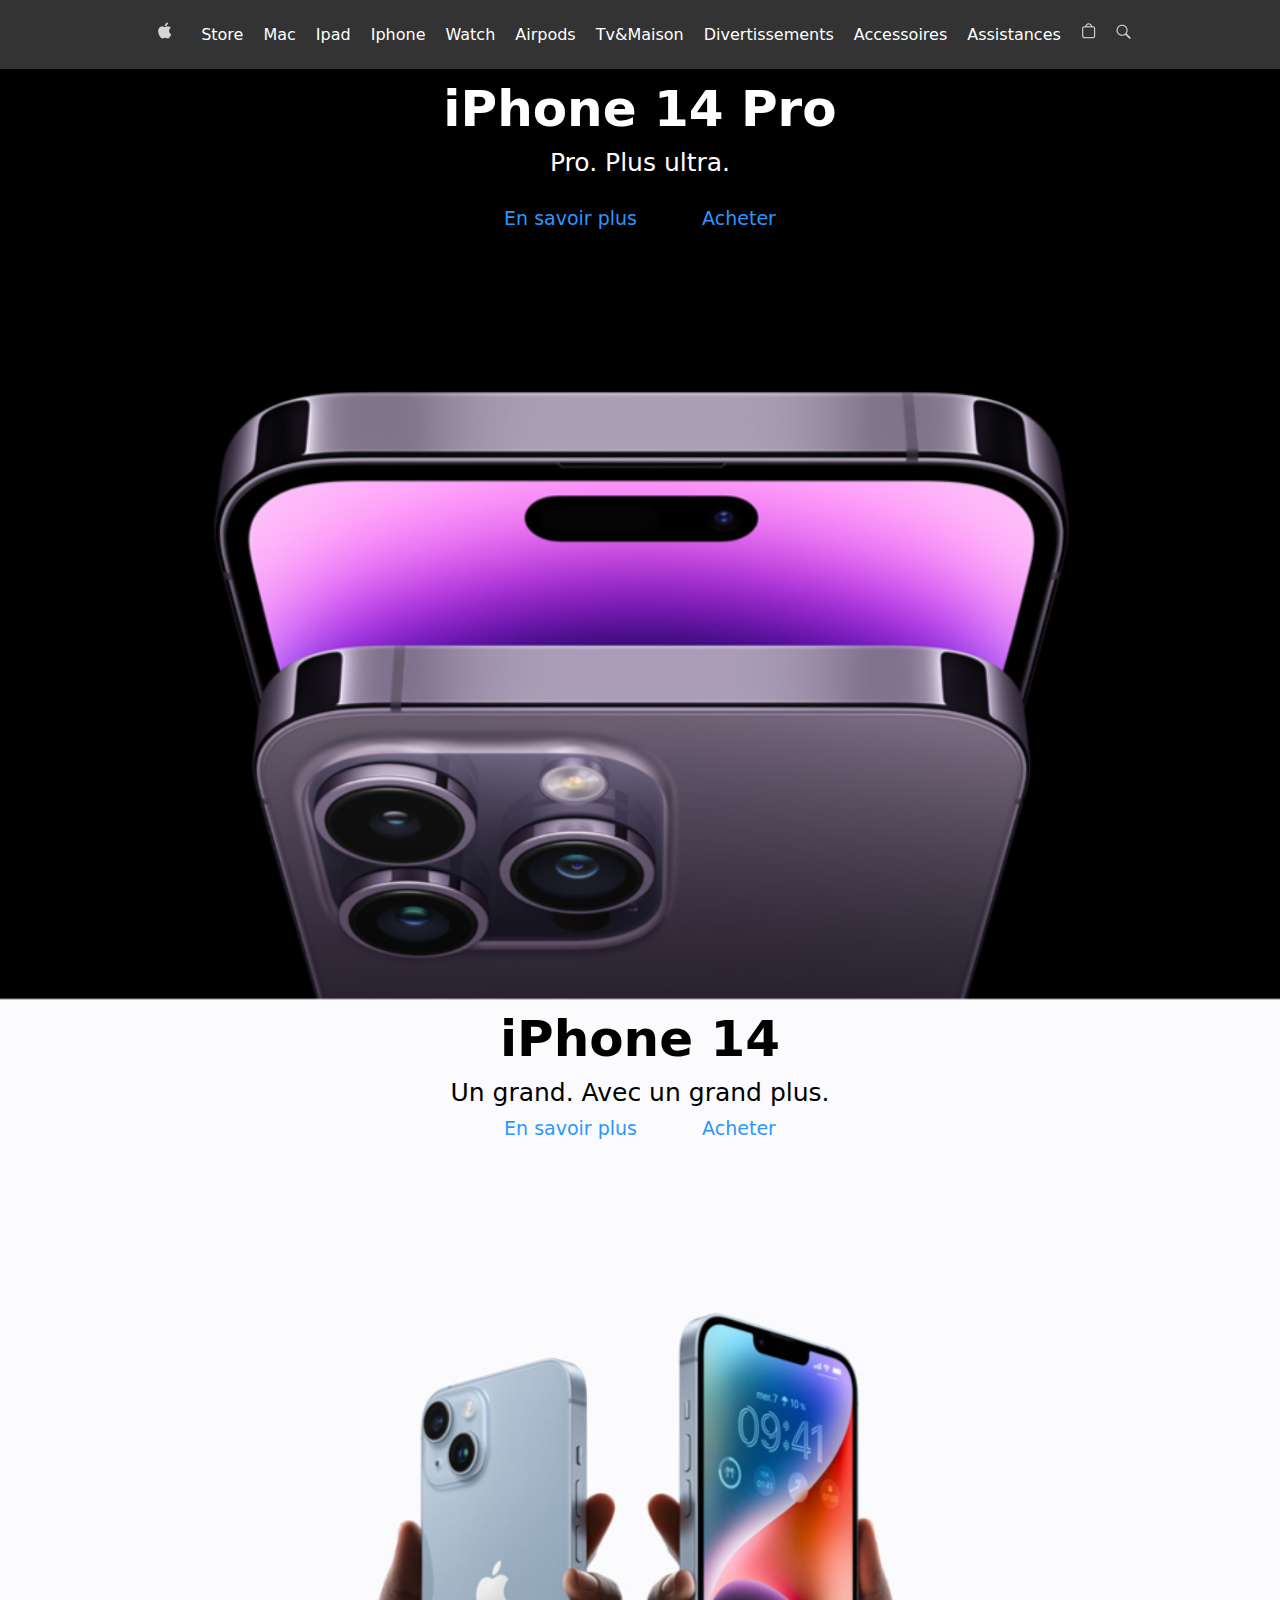
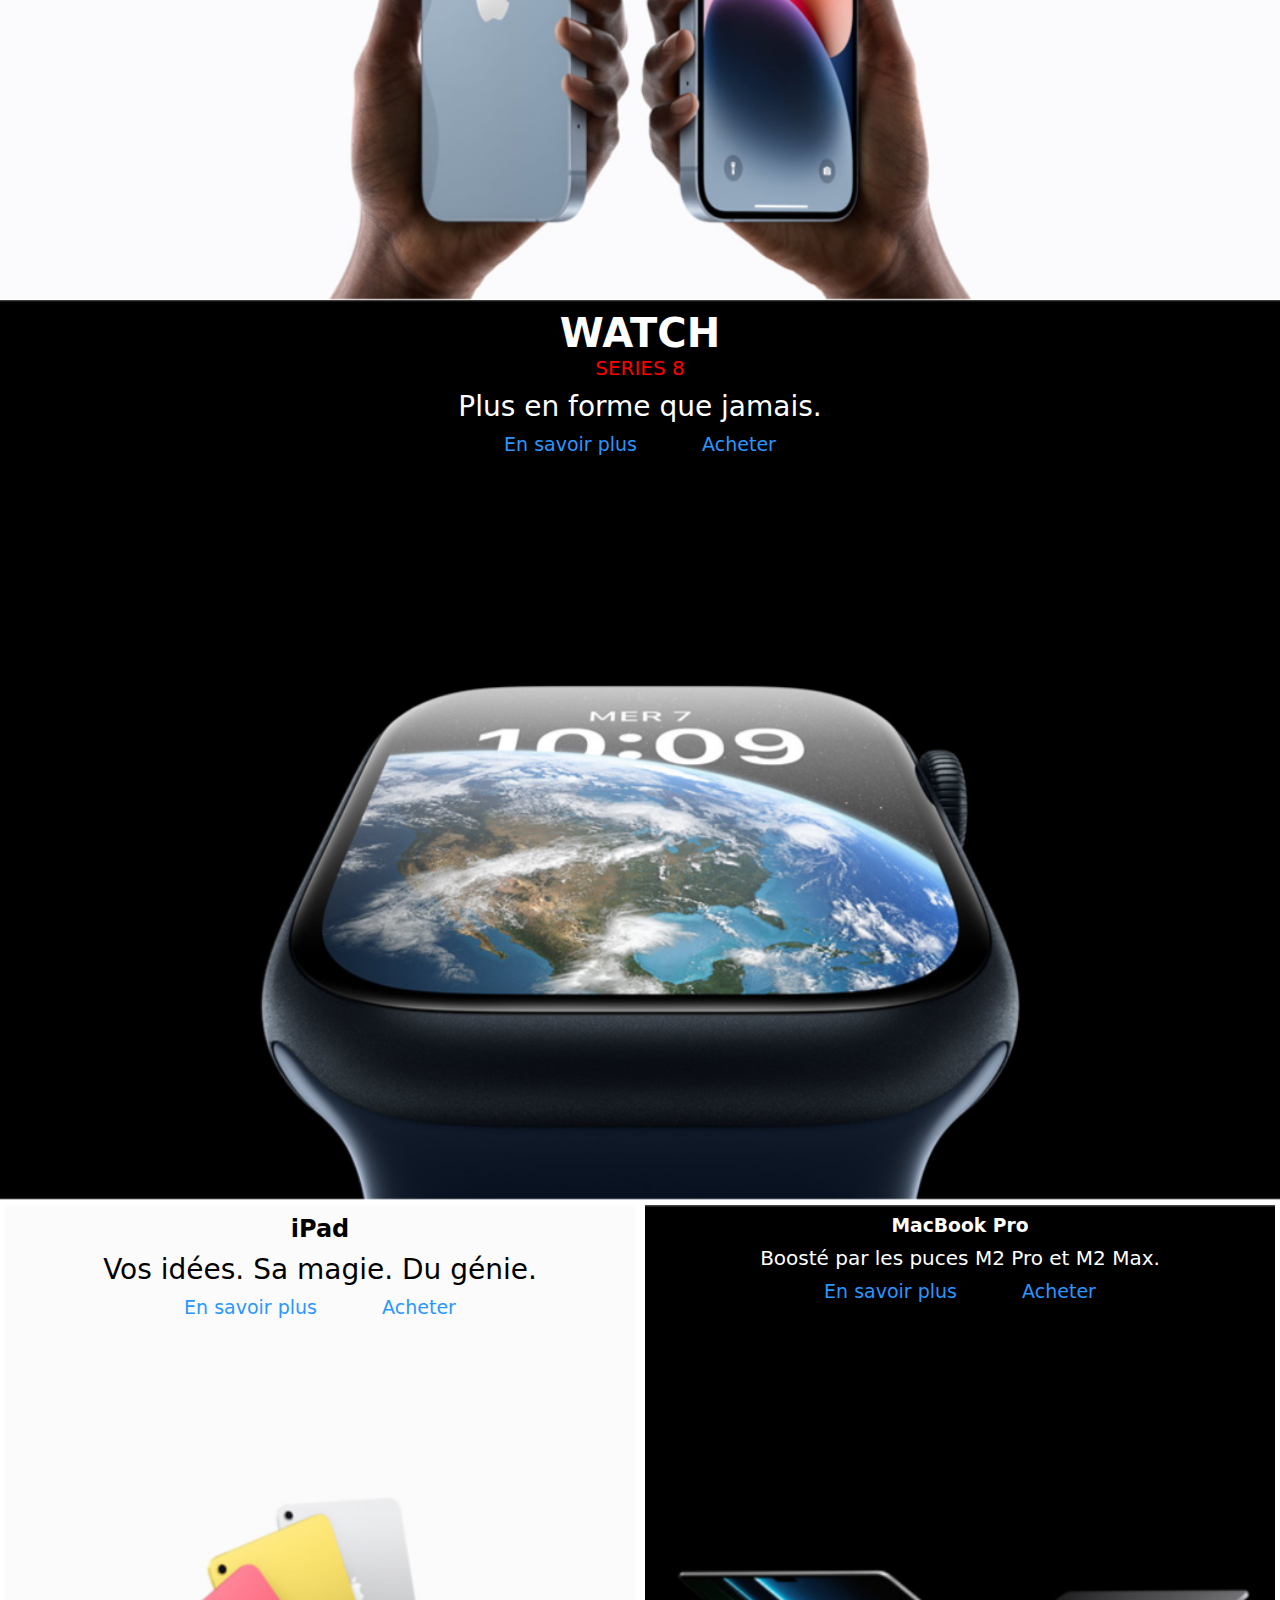
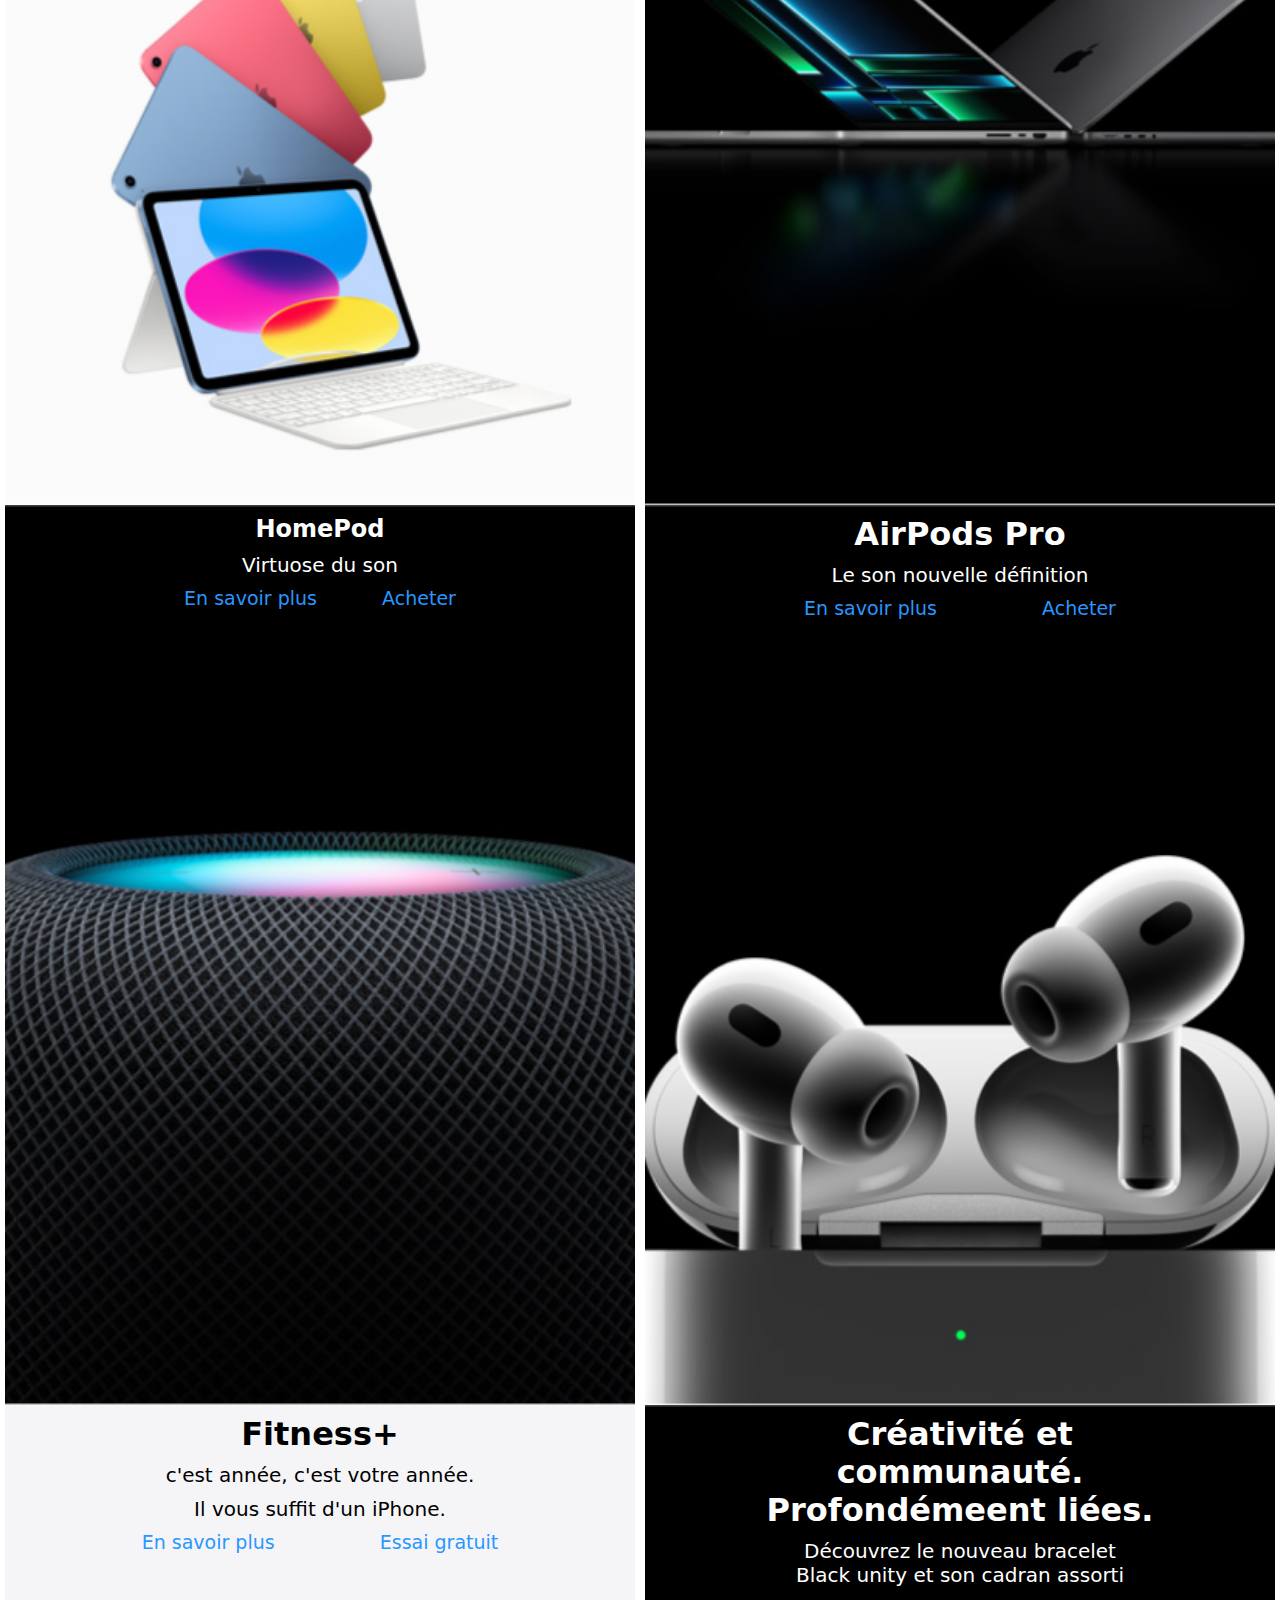
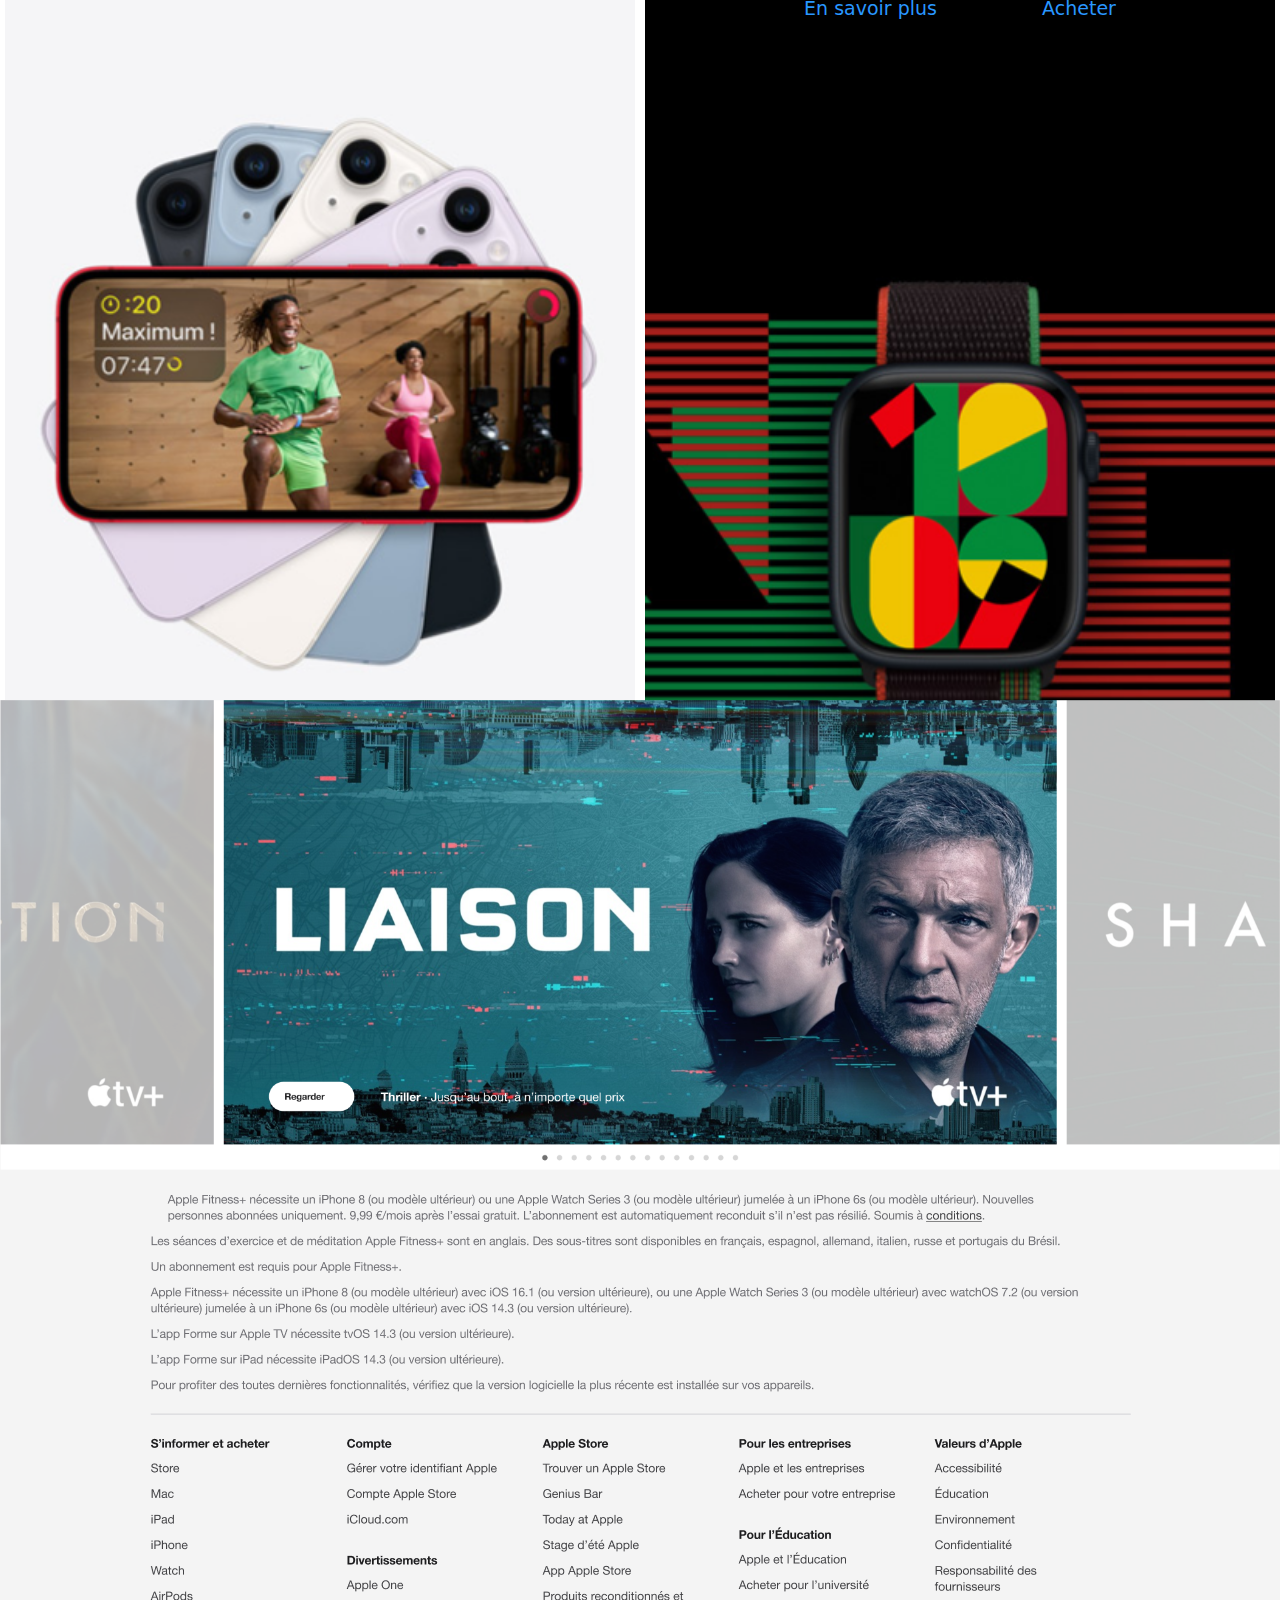
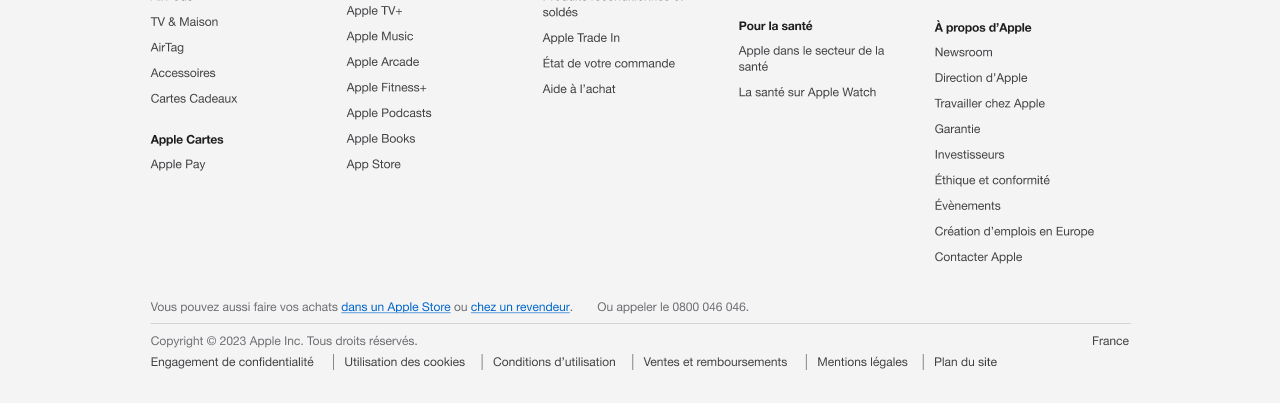
==== commit ea9903b4: "ss" ====
--- a/index1.html
+++ b/index1.html
@@ -26,7 +26,7 @@
             <div class="box">
                 <div class="iphone-box">
                     <div class="text">
-                        <h3>iPhone 14 Pro</h3>
+                        <h4>iPhone 14 Pro</h4>
                         <h6>Pro. Plus ultra.</h6>
                     </div>
                     <div class="buton">
@@ -142,10 +142,16 @@
                 </div>
             </div>
             </div>
-            <div class="pur">
-                <img src="tion.png">
-                <img src="liason.png">
-                <img src="sha.png">
+            <div class="image-container">
+                <div class="galerie">
+                    <img src="Galerie Tv Plus.png">
+                </div>
             </div>
+            <div class="container">
+                <div class="bas">
+                    <img src="bas.png">
+                </div>
+            </div>
+           
     </body>
 </html>  
--- a/Styles.css
+++ b/Styles.css
@@ -1,5 +1,9 @@
 *{
-    font-family: system-ui, -apple-system, BlinkMacSystemFont, 'Segoe UI', Roboto, Oxygen, Ubuntu, Cantarell, 'Open Sans', 'Helvetica Neue', sans-serif;}
+    font-family: system-ui, -apple-system, BlinkMacSystemFont, 'Segoe UI', Roboto, Oxygen, Ubuntu, Cantarell, 'Open Sans', 'Helvetica Neue', sans-serif;
+    
+    
+     
+}
 
 nav{
     display: flex;
@@ -7,8 +11,8 @@
     padding:-20px;
     justify-content:center;
     align-items: center; 
-    max-width: 100%;
-    
+    width: 100%;
+    position: fixed; 
 }
 nav a{
       text-decoration: none;
@@ -21,7 +25,8 @@
     background-position: center;
     background-size: cover;
     height: 100vh;
-    padding: px;   
+    padding: 50px;
+     
 }
 .box1{
     background-image: url(fig.png);
@@ -54,13 +59,13 @@
     background-image: url(serie.png);
     background-position: center;
     background-size: cover;
-    height: 100vh;  
+    height: 100vh;
 }
 
 .text{
     color: white;
     display: flex;
-    padding: 10px;
+    padding: 30px;
     flex-direction: column;
 }
 .text1{
@@ -219,7 +224,7 @@
     display: flex;
     flex-direction: column;  
 }
-.text h3{
+.text h4{
     margin:0;
     font-size: 50px
 }
@@ -348,7 +353,6 @@
     background-position: center;
     background-size: cover;
     height: 100vh;
-    margin: 0;  
 }
 .mac{
     background-image: url(mac.png);
@@ -363,7 +367,8 @@
     margin: 5px;
     background-position: center;
     background-size: cover;
-    height: 100vh; 
+    height: 100vh;
+    
 }
 .air{
     background-image: url(air.png);
@@ -387,19 +392,33 @@
     background-size: cover;
     height: 100vh;
 }
-.pur{
-    display: flex;
-    justify-content:space-around;
-    margin: 5px;
-    padding: 10px;
-    height: 100vh;
-}
-.pur img{
-    max-width: 100vh;
-
-}
-
-
+.image-container {
+    display: flex;
+    align-items: center;
+    background-color: #f4f4f4;
+    padding: 0px;
+    margin: 0;
+    width: 100%;   
+}
+.galerie img{
+    height: auto;
+    max-width: 100%;
+}
+.container {
+    display: flex;
+    align-items: center;
+    justify-content: center;
+    background-color: #f4f4f4;
+    padding: 0px;
+    margin: 0;
+    width: 100%;
+    text-align: center;  
+}
+.bas img{
+    height: auto;
+    max-width: 100%;
+      
+}
 
 
 
@@ -410,4 +429,3 @@
 body{
     margin:0;
 }
-
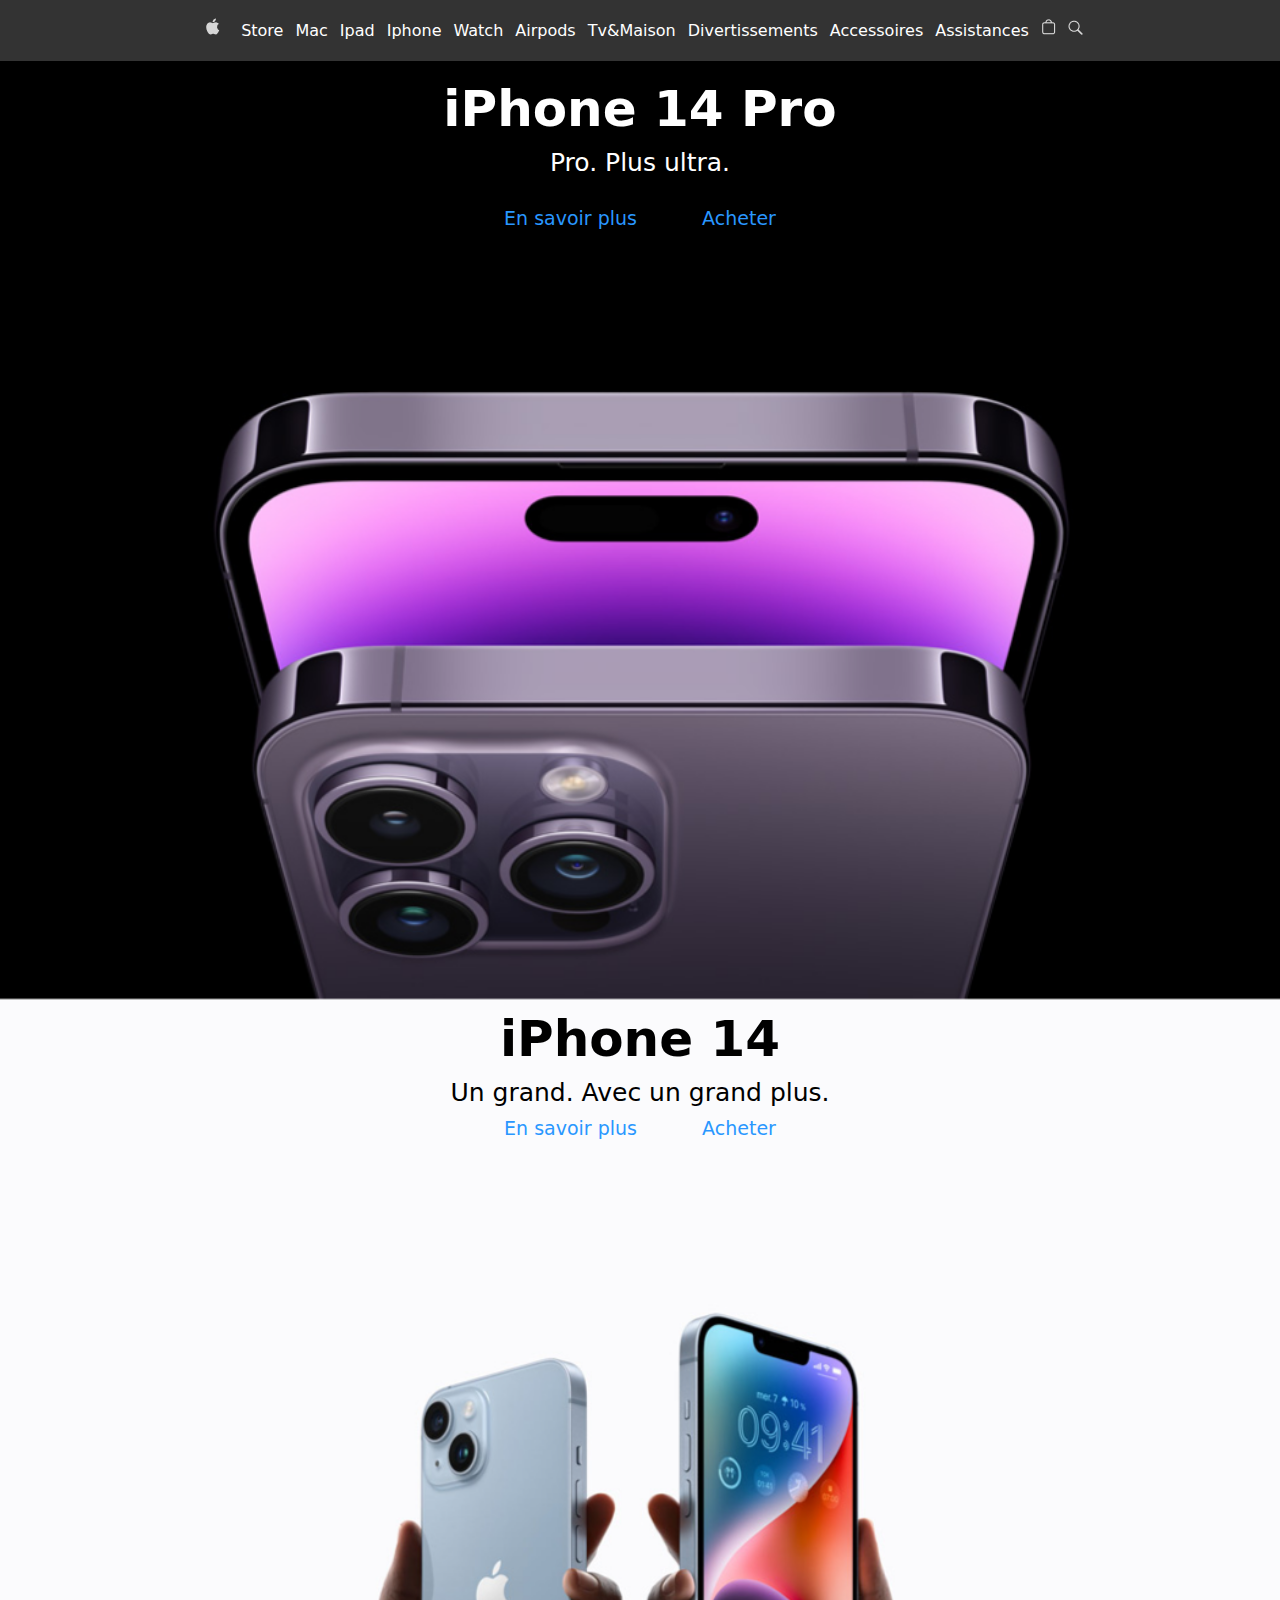
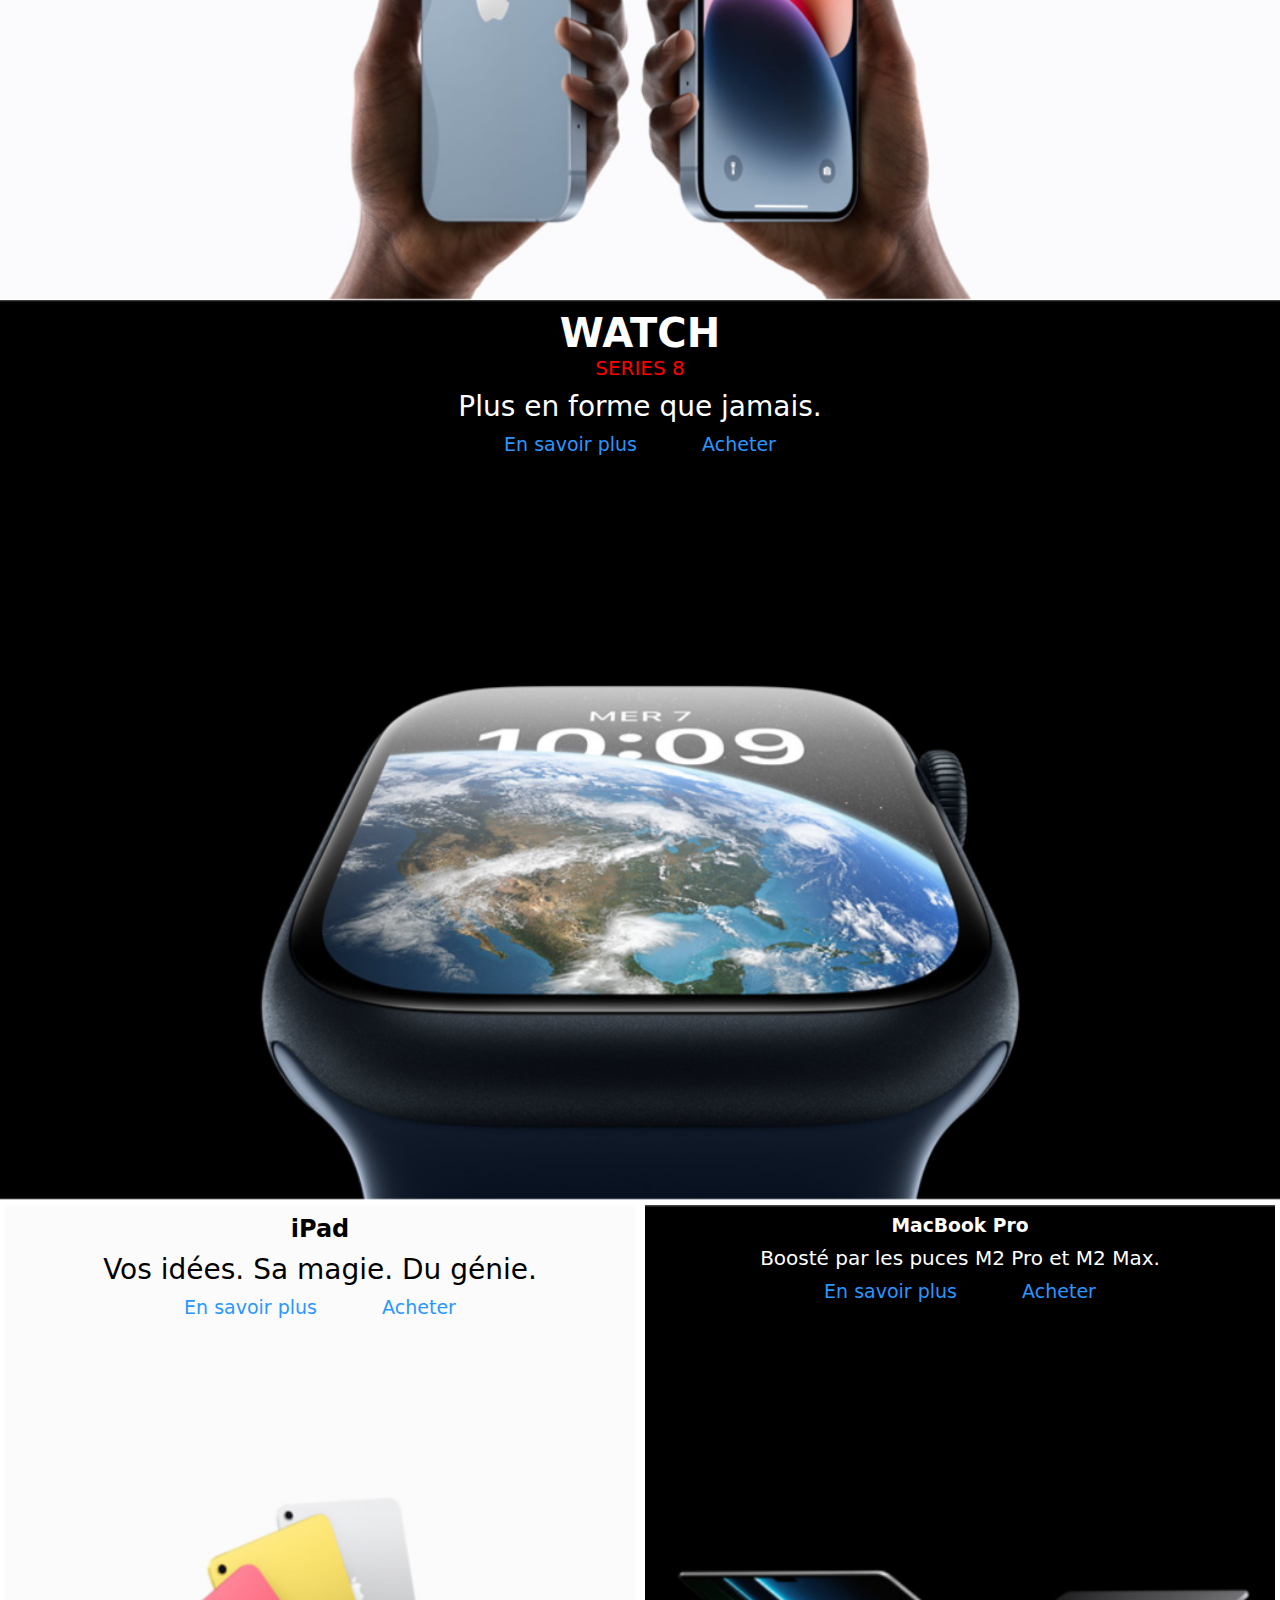
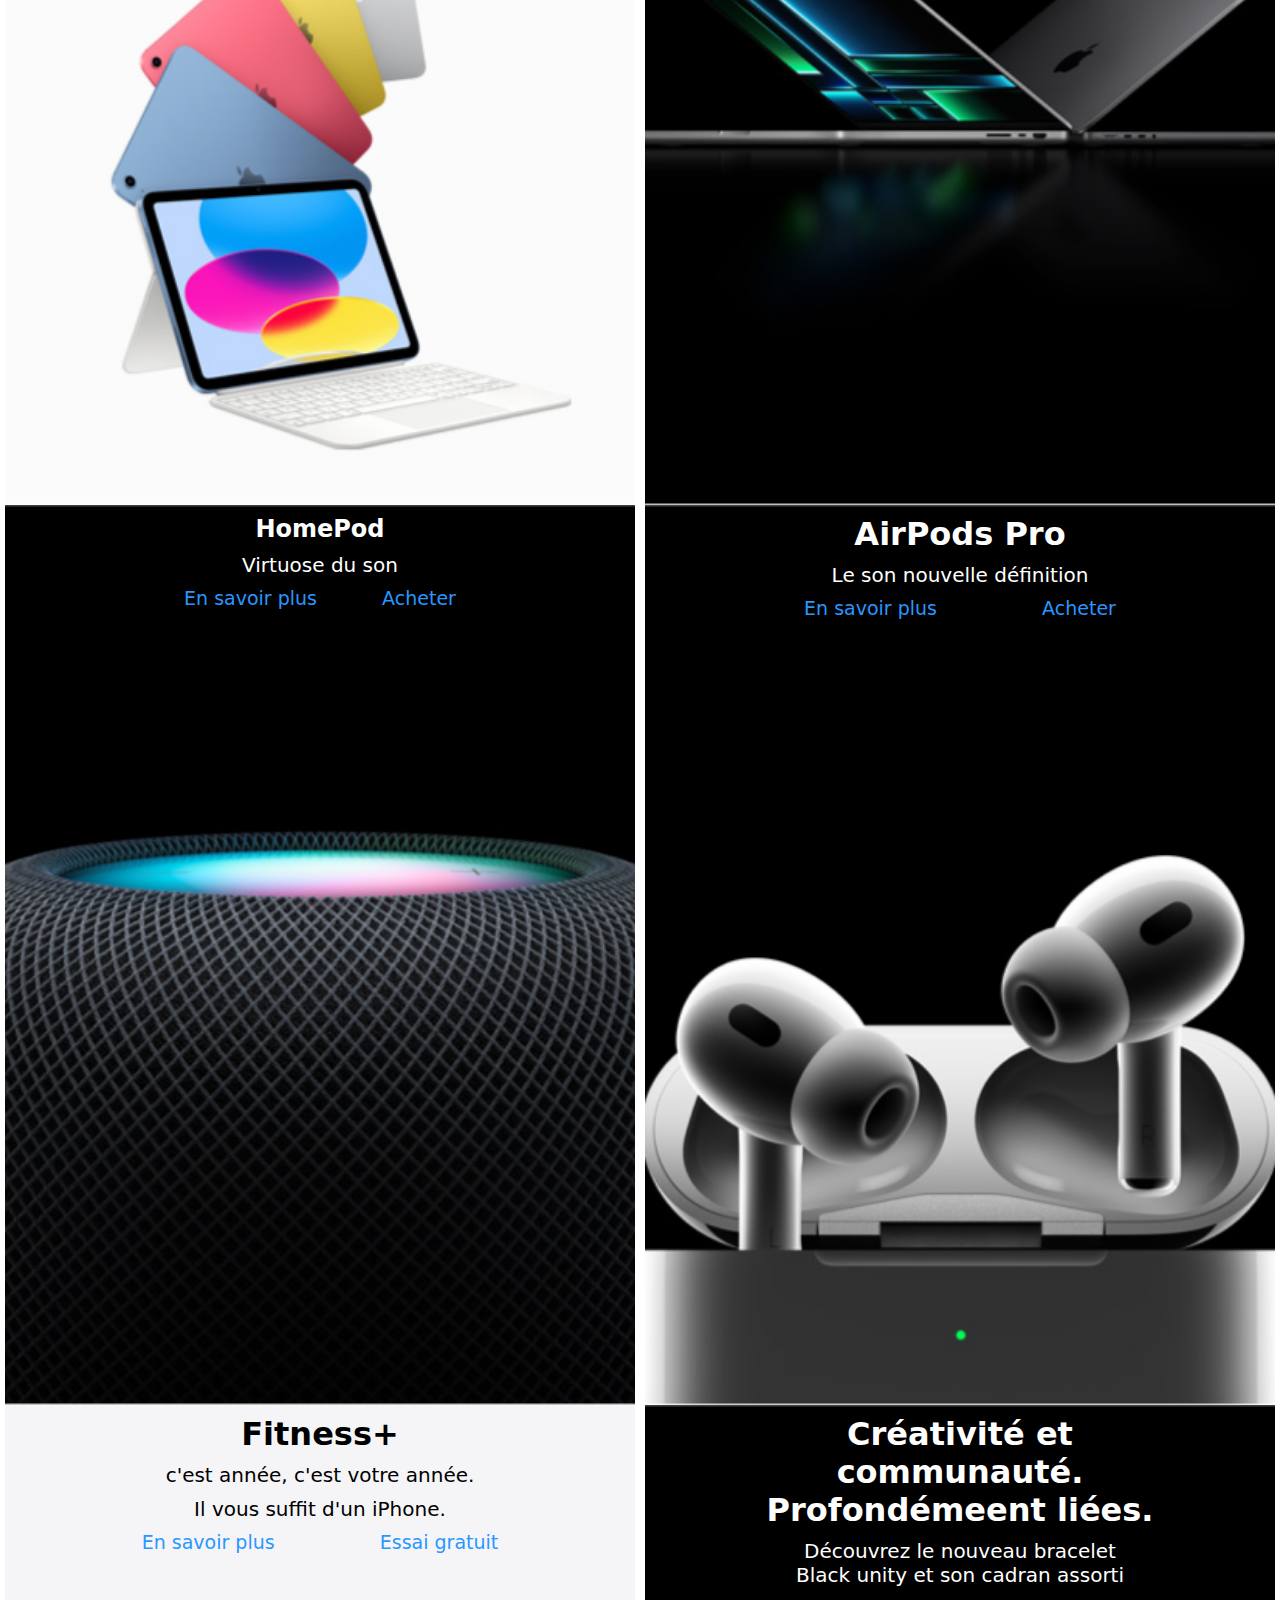
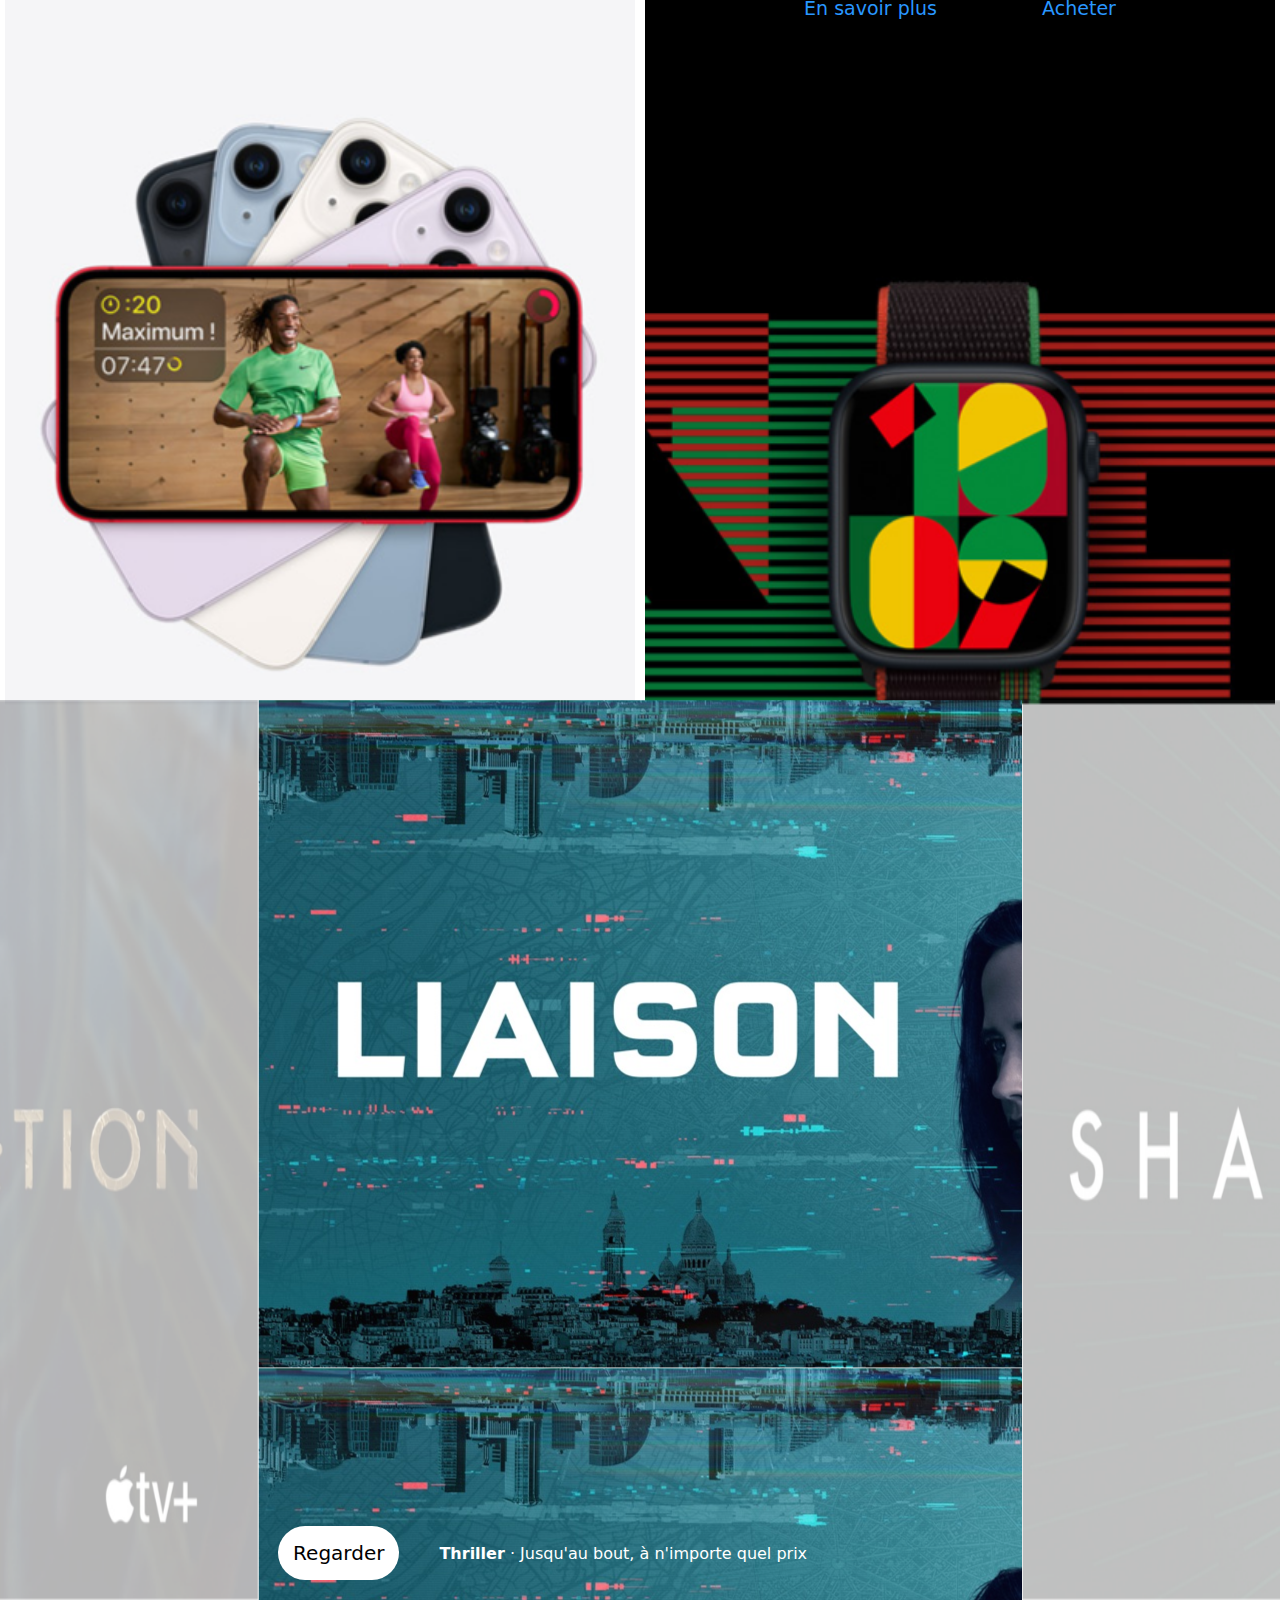
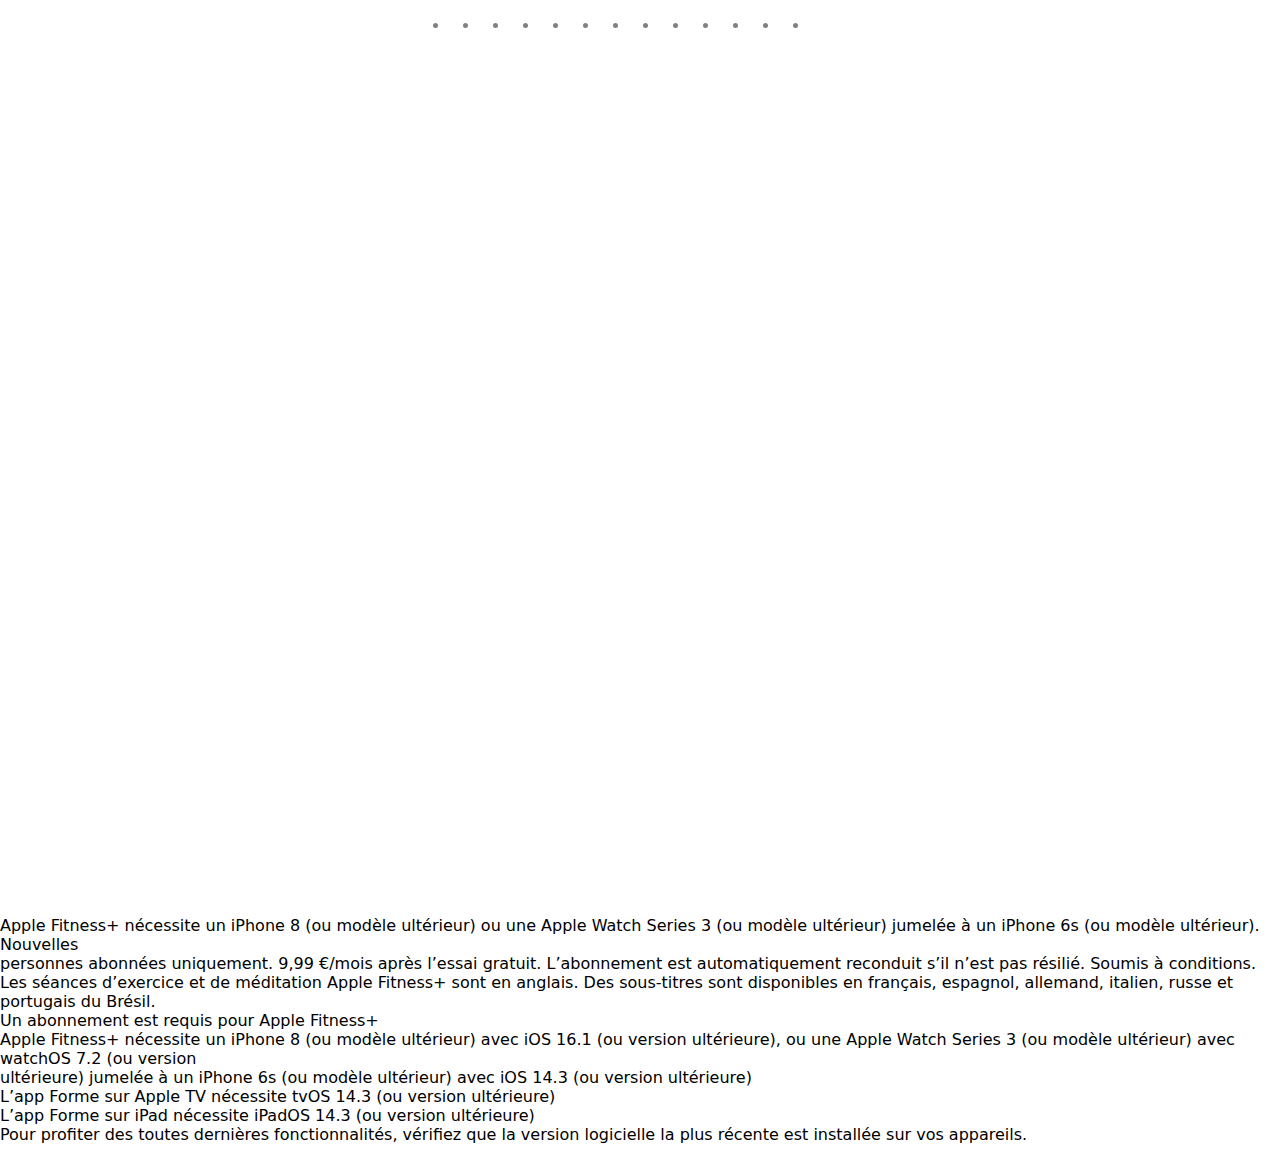
==== commit 65a10ba9: "ss" ====
--- a/index1.html
+++ b/index1.html
@@ -143,15 +143,45 @@
             </div>
             </div>
             <div class="image-container">
-                <div class="galerie">
-                    <img src="Galerie Tv Plus.png">
-                </div>
+                    <div class="tion"><img src="tion.png"></div>
+                    <div class="liason">
+                        <div class="buton10">
+                            <a href="">Regarder</a>
+                            <p><b>Thriller</b> · Jusqu'au bout, à n'importe quel prix</p>
+                        </div>
+                    </div>
+                    <div class="sha"><img src="sha.png"></div>
             </div>
-            <div class="container">
-                <div class="bas">
-                    <img src="bas.png">
-                </div>
+            <div class="point">
+                <ul>
+                    <li></li>
+                    <li></li>
+                    <li></li>
+                    <li></li>
+                    <li></li>
+                    <li></li>
+                    <li></li>
+                    <li></li>
+                    <li></li>
+                    <li></li>
+                    <li></li>
+                    <li></li>
+                    <li></li>
+                </ul>
             </div>
+            <div class="ecriture">
+                <p>Apple Fitness+ nécessite un iPhone 8 (ou modèle ultérieur) ou une Apple Watch Series 3 (ou modèle ultérieur) jumelée à un iPhone 6s (ou modèle ultérieur). Nouvelles<br>
+                    personnes abonnées uniquement. 9,99 €/mois après l’essai gratuit. L’abonnement est automatiquement reconduit s’il n’est pas résilié. Soumis à conditions.<br>
+                Les séances d’exercice et de méditation Apple Fitness+ sont en anglais. Des sous-titres sont disponibles en français, espagnol, allemand, italien, russe et portugais du Brésil.<br>
+                Un abonnement est requis pour Apple Fitness+<br>
+                Apple Fitness+ nécessite un iPhone 8 (ou modèle ultérieur) avec iOS 16.1 (ou version ultérieure), ou une Apple Watch Series 3 (ou modèle ultérieur) avec watchOS 7.2 (ou version<br>
+                ultérieure) jumelée à un iPhone 6s (ou modèle ultérieur) avec iOS 14.3 (ou version ultérieure)<br>
+                L’app Forme sur Apple TV nécessite tvOS 14.3 (ou version ultérieure)<br>
+                L’app Forme sur iPad nécessite iPadOS 14.3 (ou version ultérieure)<br>
+                Pour profiter des toutes dernières fonctionnalités, vérifiez que la version logicielle la plus récente est installée sur vos appareils.
+                </p>
+            </div>
+            
            
     </body>
 </html>  
--- a/Styles.css
+++ b/Styles.css
@@ -8,7 +8,7 @@
 nav{
     display: flex;
     background-color: #333;
-    padding:-20px;
+    padding: -20px;
     justify-content:center;
     align-items: center; 
     width: 100%;
@@ -16,9 +16,10 @@
 }
 nav a{
       text-decoration: none;
-      padding: 10px;
+      padding: 30px;
+      margin: -24px;
       color: white;
-      
+ 
 }
 .box{
     background-image: url(figure.png);
@@ -392,37 +393,75 @@
     background-size: cover;
     height: 100vh;
 }
-.image-container {
-    display: flex;
-    align-items: center;
-    background-color: #f4f4f4;
-    padding: 0px;
-    margin: 0;
-    width: 100%;   
-}
-.galerie img{
-    height: auto;
-    max-width: 100%;
-}
-.container {
-    display: flex;
-    align-items: center;
+.image-container{
+    display: flex;
     justify-content: center;
-    background-color: #f4f4f4;
-    padding: 0px;
-    margin: 0;
+    height: 100vh;
     width: 100%;
-    text-align: center;  
-}
-.bas img{
-    height: auto;
-    max-width: 100%;
-      
-}
-
-
-
-
+    
+}
+.tion img{
+    width: 100%;
+    height: 100vh;
+    
+}
+.liason {
+    background-image: url(liason.png);
+    width: 100%;
+    height: 100vh;
+    display: flex;
+    align-items: flex-end;
+
+
+}
+.buton10{
+    display: flex;
+    align-items: center;
+    justify-content: flex-start;
+    padding: 20px;    
+}
+.buton10 a{
+    padding: 15px 15px;
+    background-color: white;
+    border-radius: 50px;
+    text-decoration: none;
+    font-weight: 500;
+    font-size: 20px;
+    color: black;
+    margin-right: 40px;
+    width: 
+}
+.buton10 p{
+    color: white;   
+}
+
+.sha img{
+    width: 100%;
+    height: 100vh;
+    
+}
+.point{
+    display: flex;
+    justify-content: center;
+    
+    height: 100vh;
+}
+.point ul {
+    padding: -5px;
+    display: flex;
+    color: grey;
+    margin-right: 40px;
+}
+
+.point li {
+    width: 20px; 
+    height: 20px;
+    margin: 0 5px; 
+}
+.ecriture{
+    
+    
+}
 
 
 
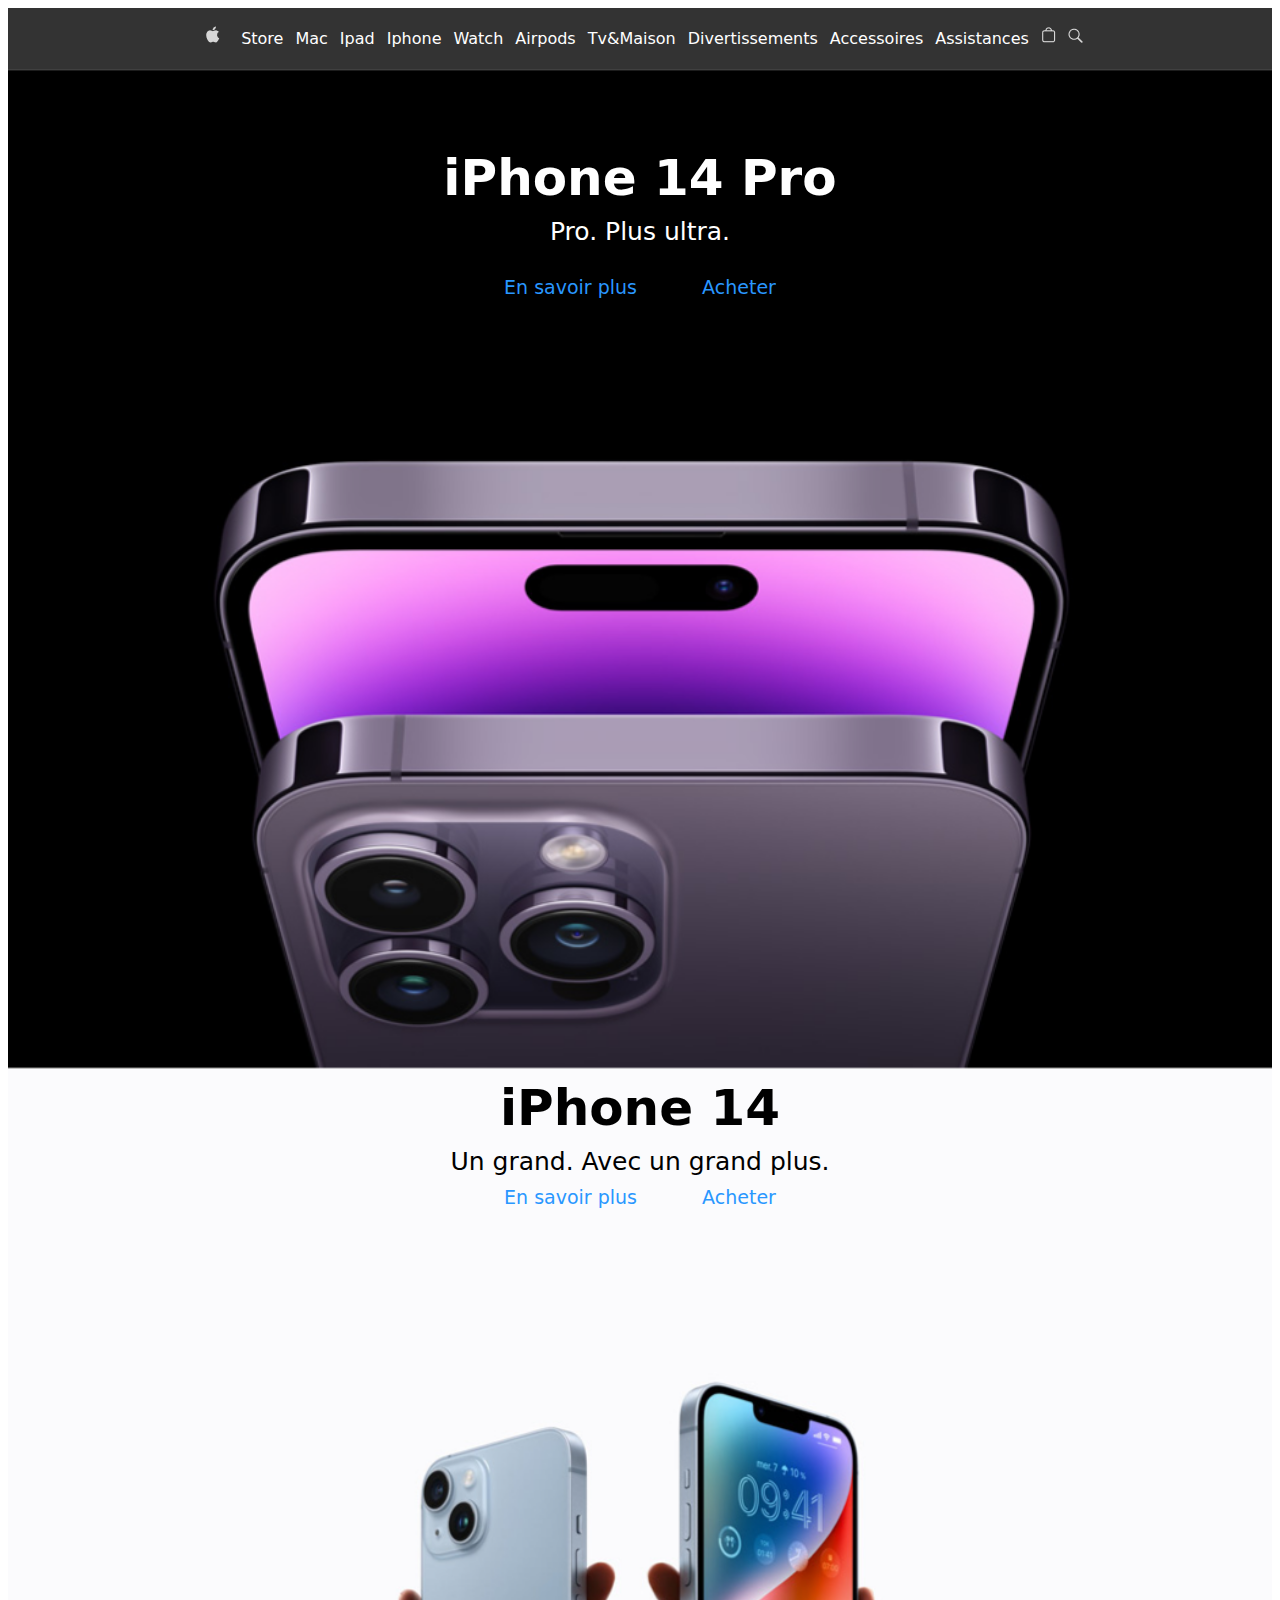
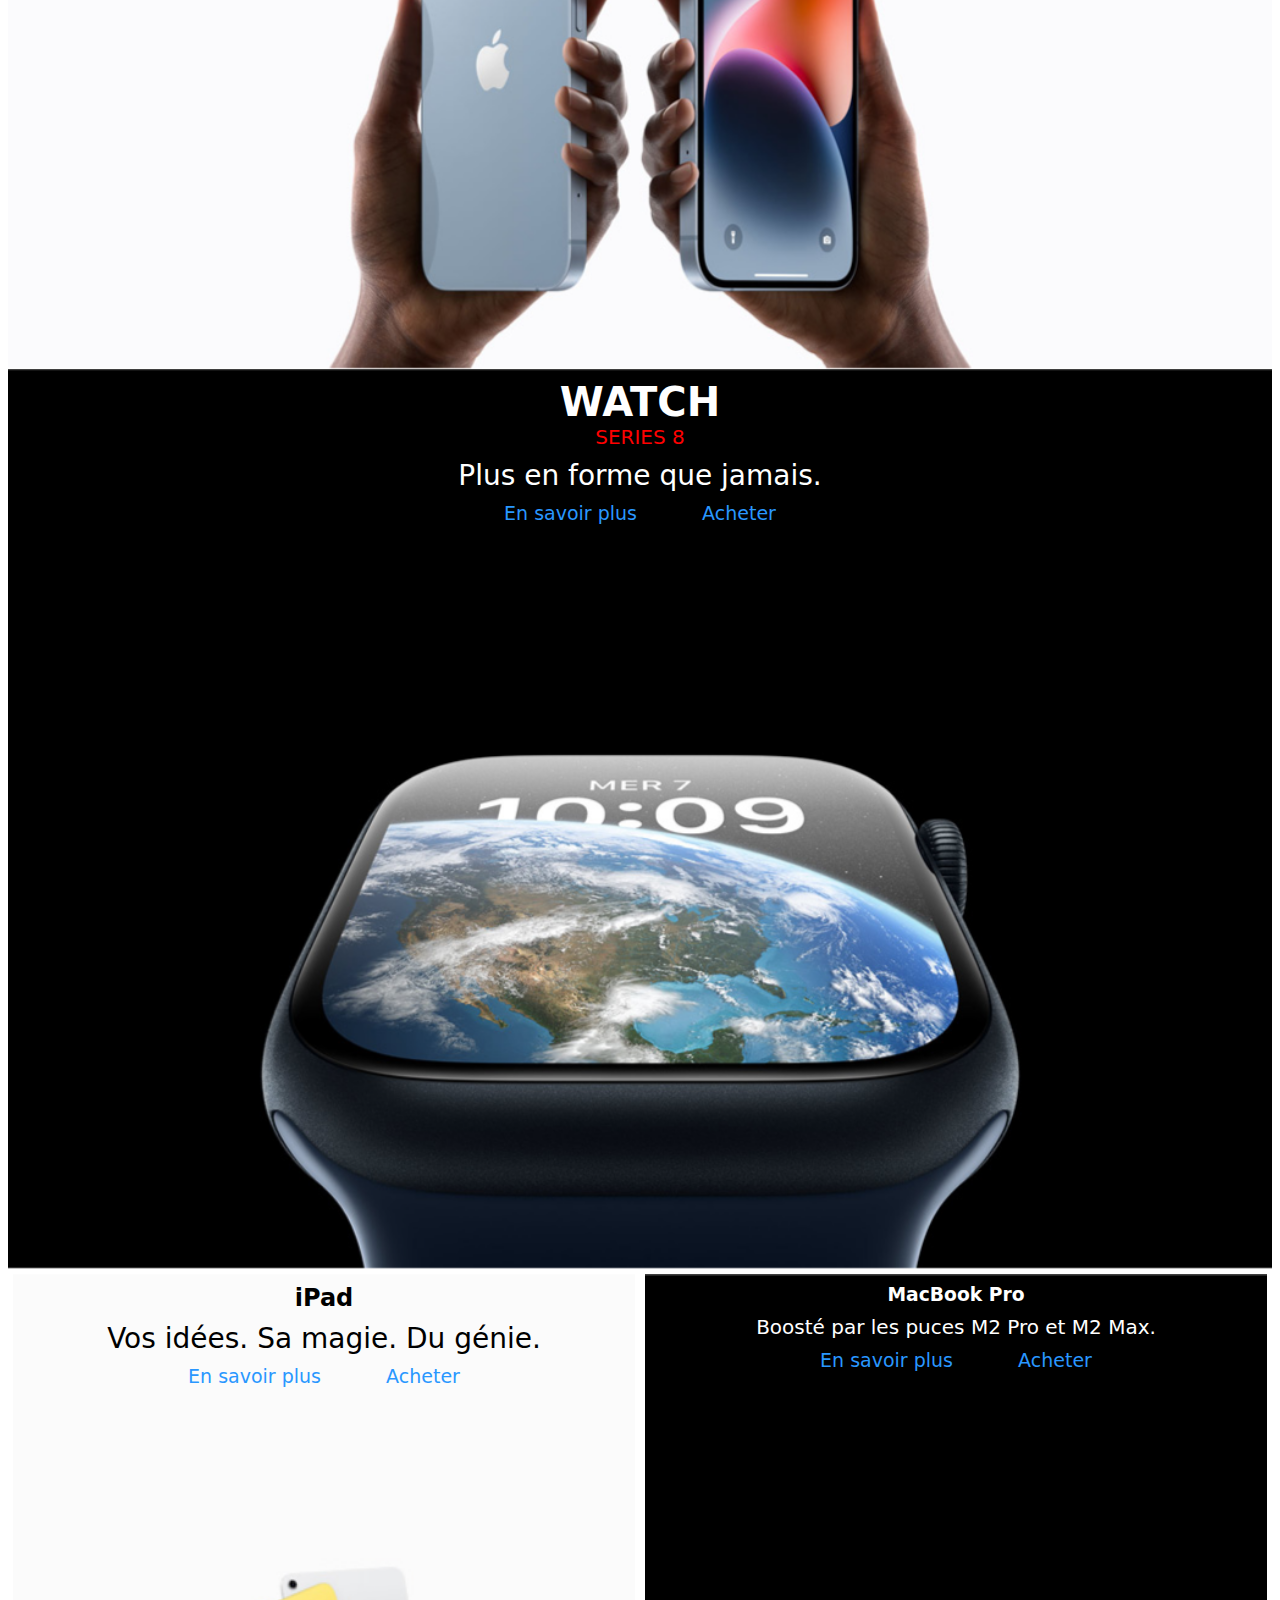
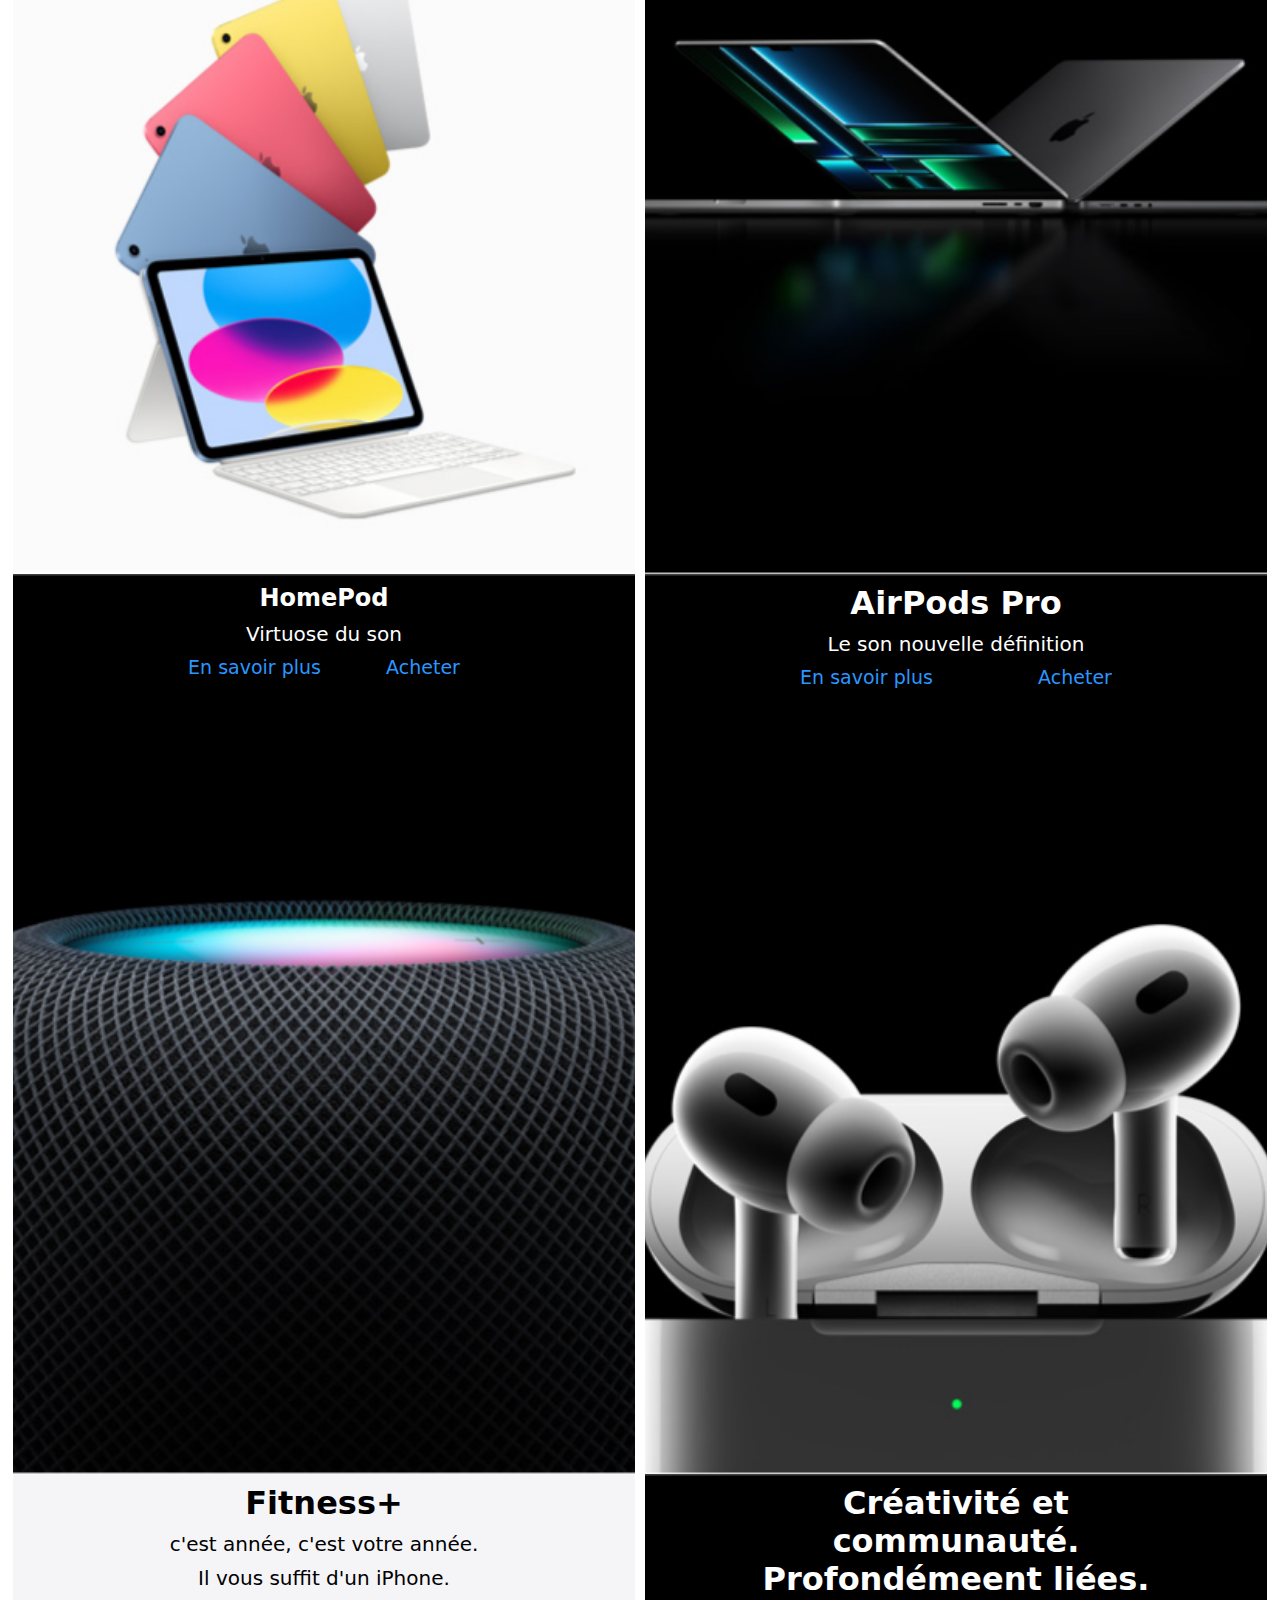
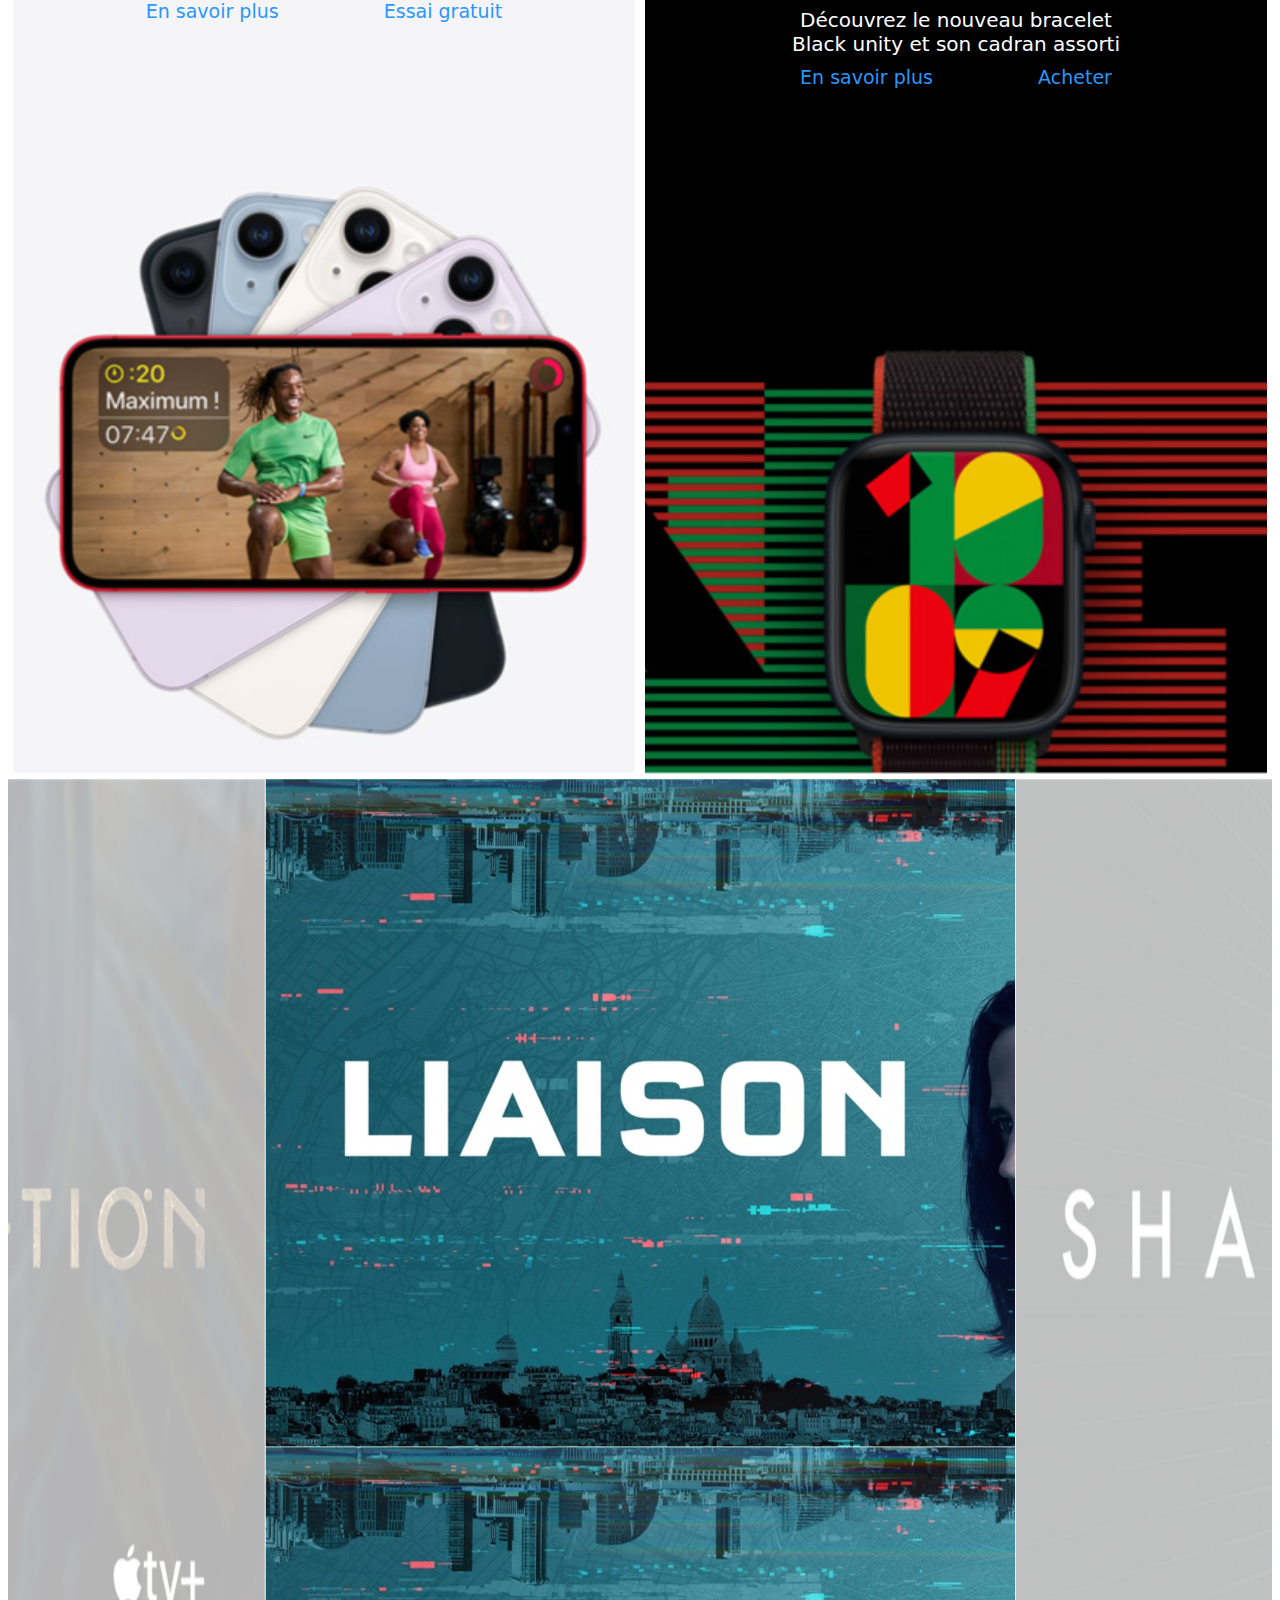
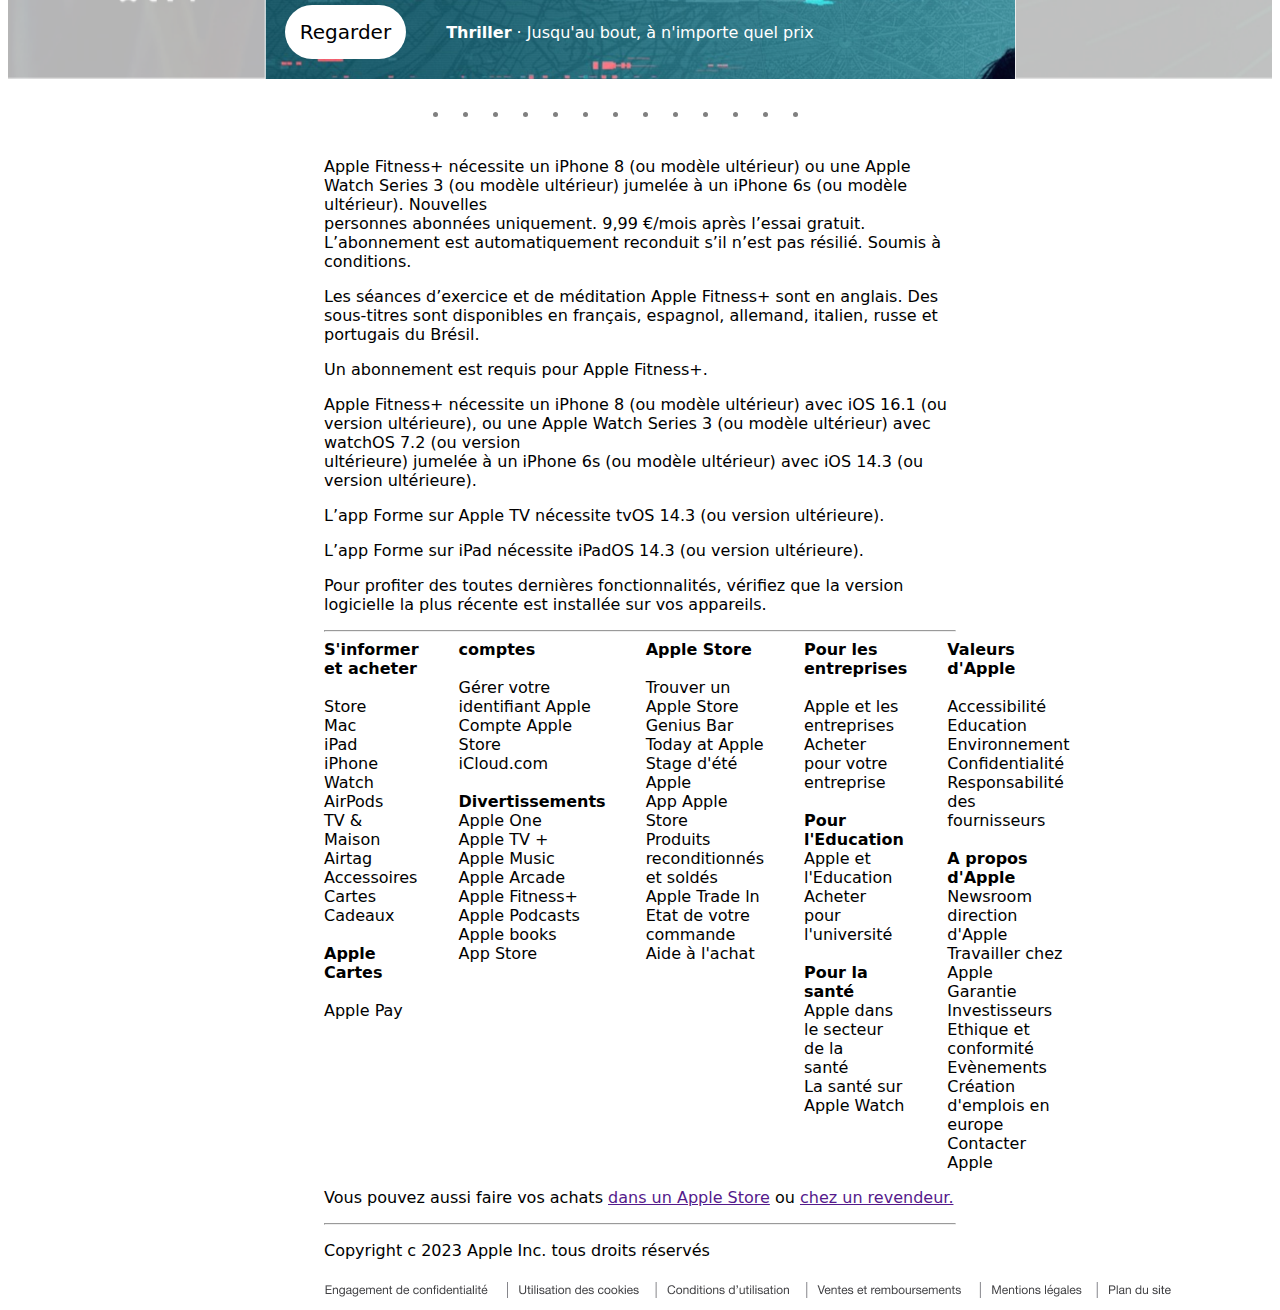
==== commit c1dc3447: "ss" ====
--- a/index1.html
+++ b/index1.html
@@ -170,16 +170,106 @@
                 </ul>
             </div>
             <div class="ecriture">
-                <p>Apple Fitness+ nécessite un iPhone 8 (ou modèle ultérieur) ou une Apple Watch Series 3 (ou modèle ultérieur) jumelée à un iPhone 6s (ou modèle ultérieur). Nouvelles<br>
-                    personnes abonnées uniquement. 9,99 €/mois après l’essai gratuit. L’abonnement est automatiquement reconduit s’il n’est pas résilié. Soumis à conditions.<br>
-                Les séances d’exercice et de méditation Apple Fitness+ sont en anglais. Des sous-titres sont disponibles en français, espagnol, allemand, italien, russe et portugais du Brésil.<br>
-                Un abonnement est requis pour Apple Fitness+<br>
-                Apple Fitness+ nécessite un iPhone 8 (ou modèle ultérieur) avec iOS 16.1 (ou version ultérieure), ou une Apple Watch Series 3 (ou modèle ultérieur) avec watchOS 7.2 (ou version<br>
-                ultérieure) jumelée à un iPhone 6s (ou modèle ultérieur) avec iOS 14.3 (ou version ultérieure)<br>
-                L’app Forme sur Apple TV nécessite tvOS 14.3 (ou version ultérieure)<br>
-                L’app Forme sur iPad nécessite iPadOS 14.3 (ou version ultérieure)<br>
-                Pour profiter des toutes dernières fonctionnalités, vérifiez que la version logicielle la plus récente est installée sur vos appareils.
-                </p>
+               <p>Apple Fitness+ nécessite un iPhone 8 (ou modèle ultérieur) ou une Apple Watch Series 3 (ou modèle ultérieur) jumelée à un iPhone 6s (ou modèle ultérieur). Nouvelles<br>
+                personnes abonnées uniquement. 9,99 €/mois après l’essai gratuit. L’abonnement est automatiquement reconduit s’il n’est pas résilié. Soumis à conditions.</p>
+               <p> Les séances d’exercice et de méditation Apple Fitness+ sont en anglais. Des sous-titres sont disponibles en français, espagnol, allemand, italien, russe et portugais du Brésil.</p>
+                <p class="debut">Un abonnement est requis pour Apple Fitness+.</p>
+                <p>Apple Fitness+ nécessite un iPhone 8 (ou modèle ultérieur) avec iOS 16.1 (ou version ultérieure), ou une Apple Watch Series 3 (ou modèle ultérieur) avec watchOS 7.2 (ou version<br>
+                ultérieure) jumelée à un iPhone 6s (ou modèle ultérieur) avec iOS 14.3 (ou version ultérieure).</p>
+                <p class="debut">L’app Forme sur Apple TV nécessite tvOS 14.3 (ou version ultérieure).</p>
+                <p class="debut">L’app Forme sur iPad nécessite iPadOS 14.3 (ou version ultérieure).</p>
+                <p class="debut">Pour profiter des toutes dernières fonctionnalités, vérifiez que la version logicielle la plus récente est installée sur vos appareils.</p>
+                <hr class="ligne">
+                <div class="lien">
+                    <div class="disposition">
+                    <a href=""><strong>S'informer et acheter</strong></a><br>
+                    <a href="">Store</a>
+                    <a href="">Mac</a>
+                    <a href="">iPad</a>
+                    <a href="">iPhone</a>
+                    <a href="">Watch</a>
+                    <a href="">AirPods</a>
+                    <a href="">TV & Maison</a>
+                    <a href="">Airtag</a>
+                    <a href="">Accessoires</a>
+                    <a href="">Cartes Cadeaux</a>
+                    <br>
+                    <a href=""><strong>Apple Cartes</strong></a>
+                    <br>
+                    <a href="">Apple Pay</a>
+                    </div>
+                    <div class="disposition">
+                        <a href=""><strong>comptes</strong></a><br>
+                        <a href="">Gérer votre identifiant Apple</a>
+                        <a href="">Compte Apple Store</a>
+                        <a href="">iCloud.com </a>
+                        <br>
+                        <a href=""><strong>Divertissements</strong></a>
+                        <a href="">Apple One</a>
+                        <a href="">Apple TV +</a>
+                        <a href="">Apple Music</a>
+                        <a href="">Apple Arcade</a>
+                        <a href="">Apple Fitness+</a>
+                        <a href="">Apple Podcasts</a>
+                        <a href="">Apple books</a>
+                        <a href="">App Store</a>
+                     </div>
+                    <div class="disposition">
+                        <a href=""><strong>Apple Store</strong></a><br>
+                        <a href="">Trouver un Apple Store</a>
+                        <a href="">Genius Bar</a>
+                        <a href="">Today at Apple</a>
+                        <a href="">Stage d'été Apple</a>
+                        <a href="">App Apple Store</a>
+                        <a href="">Produits reconditionnés et soldés</a>
+                        <a href="">Apple Trade ln</a>
+                        <a href="">Etat de votre commande</a>
+                        <a href="">Aide à l'achat</a>
+                    </div>
+                    <div class="disposition">
+                        <a href=""><strong>Pour les entreprises</strong></a><br>
+                        <a href="">Apple et les entreprises</a>
+                        <a href="">Acheter pour votre entreprise</a>
+                        <br>
+                        <a href=""><strong>Pour l'Education</strong></a>
+                        <a href="">Apple et l'Education</a>
+                        <a href="">Acheter pour l'université</a>
+                        <br>
+                        <a href=""><strong>Pour la santé</strong></a>
+                        <a href="">Apple dans le secteur de la <br> santé</a>
+                        <a href="">La santé sur Apple Watch</a>
+                    </div>
+                    <div class="disposition">
+                        <a href=""><strong>Valeurs d'Apple</strong></a><br>
+                        <a href="">Accessibilité</a>
+                        <a href="">Education</a>
+                        <a href="">Environnement</a>
+                        <a href="">Confidentialité</a>
+                        <a href="">Responsabilité des fournisseurs</a>
+                        <br>
+                        <a href=""><strong>A propos d'Apple</strong></a>
+                        <a href="">Newsroom</a>
+                        <a href="">direction d'Apple</a>
+                        <a href="">Travailler chez Apple</a>
+                        <a href="">Garantie</a>
+                        <a href="">Investisseurs</a>
+                        <a href="">Ethique et conformité</a>
+                        <a href="">Evènements</a>
+                        <a href="">Création d'emplois en europe</a>
+                        <a href="">Contacter Apple</a>
+                     </div>
+
+
+
+                </div>
+                <div class="pied">
+                    <p>Vous pouvez aussi faire vos achats <a href="">dans un Apple Store</a> ou <a href="">chez un revendeur.</a></p>
+                    <hr>
+                    <p>Copyright c 2023 Apple Inc. tous droits réservés</p>
+                </div>
+                <div class="ul">
+                    <img src="ul.png">
+                </div>
             </div>
             
            
--- a/Styles.css
+++ b/Styles.css
@@ -12,7 +12,8 @@
     justify-content:center;
     align-items: center; 
     width: 100%;
-    position: fixed; 
+    
+    
 }
 nav a{
       text-decoration: none;
@@ -398,6 +399,8 @@
     justify-content: center;
     height: 100vh;
     width: 100%;
+    padding-bottom: 10px;
+    padding-top: 10px;
     
 }
 .tion img{
@@ -443,8 +446,6 @@
 .point{
     display: flex;
     justify-content: center;
-    
-    height: 100vh;
 }
 .point ul {
     padding: -5px;
@@ -459,12 +460,43 @@
     margin: 0 5px; 
 }
 .ecriture{
-    
-    
+    max-width: 50%;
+    margin: auto;
+    
+    
+    
+
+
+}
+.debut p{
+   
+}
+.ligne{
+    background-color: gray;
+}
+.lien{
+    display: flex;
+    justify-content:space-around;
+    
+    
+    
+}
+.disposition{
+    flex-direction: column;
+    display: flex;
+    margin-right: 40px;
+    font-size: medium;
+
+}
+.disposition a{
+    text-decoration: none;
+    color: black;
+    font-weight: 400;
 }
 
 
 
 body{
-    margin:0;
-}
+    
+}
+
